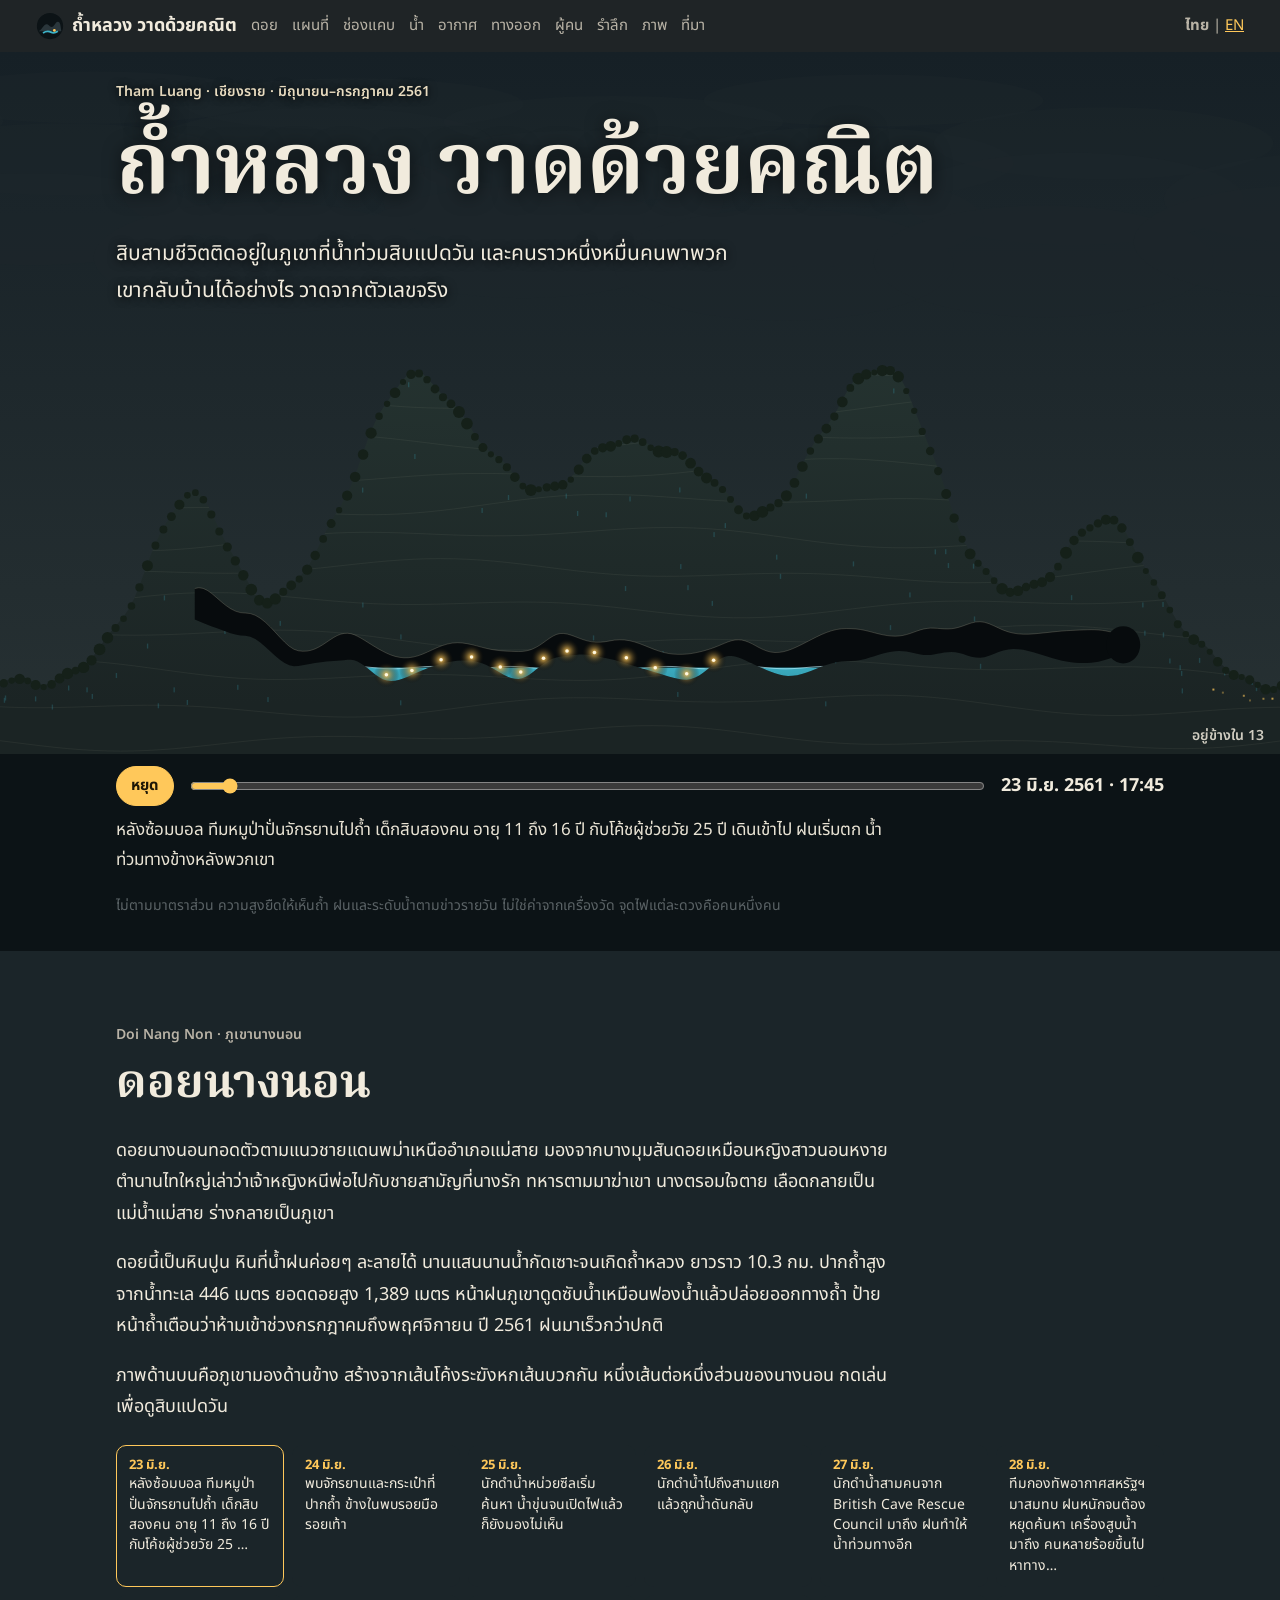
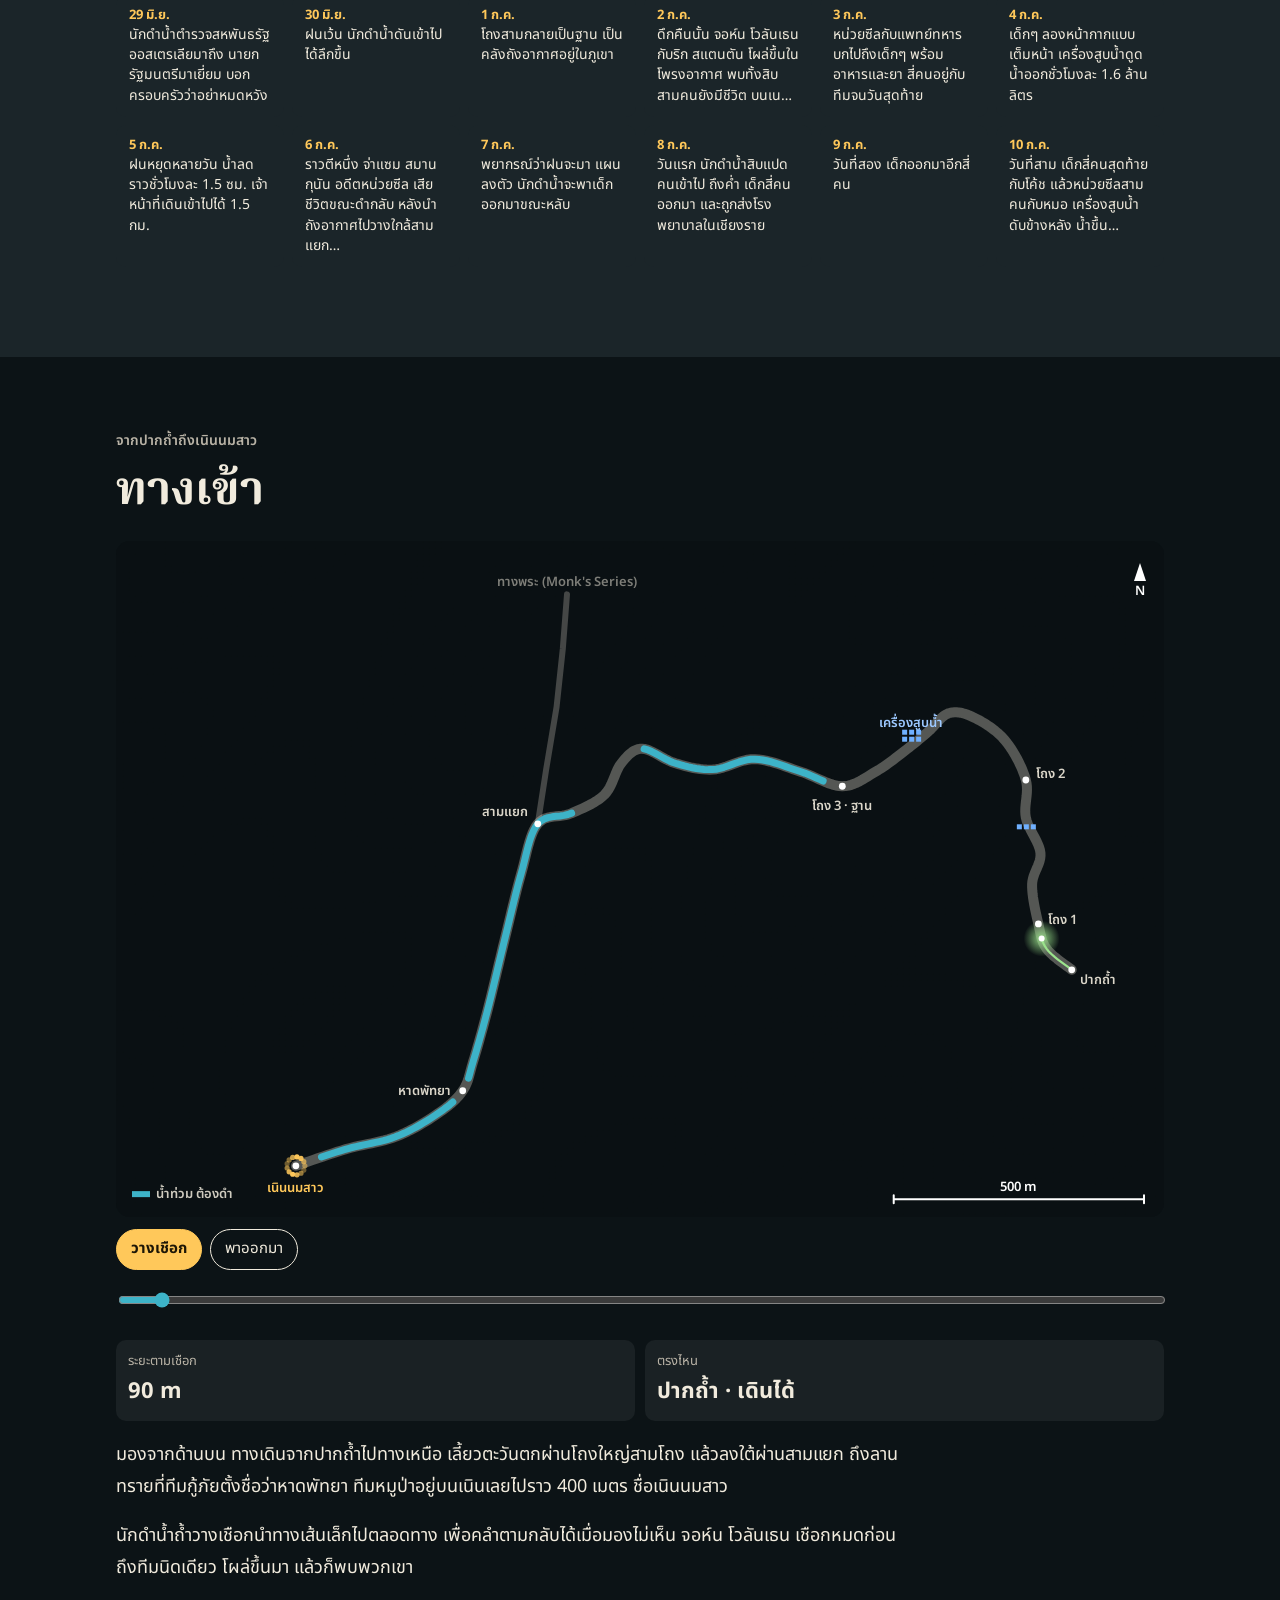
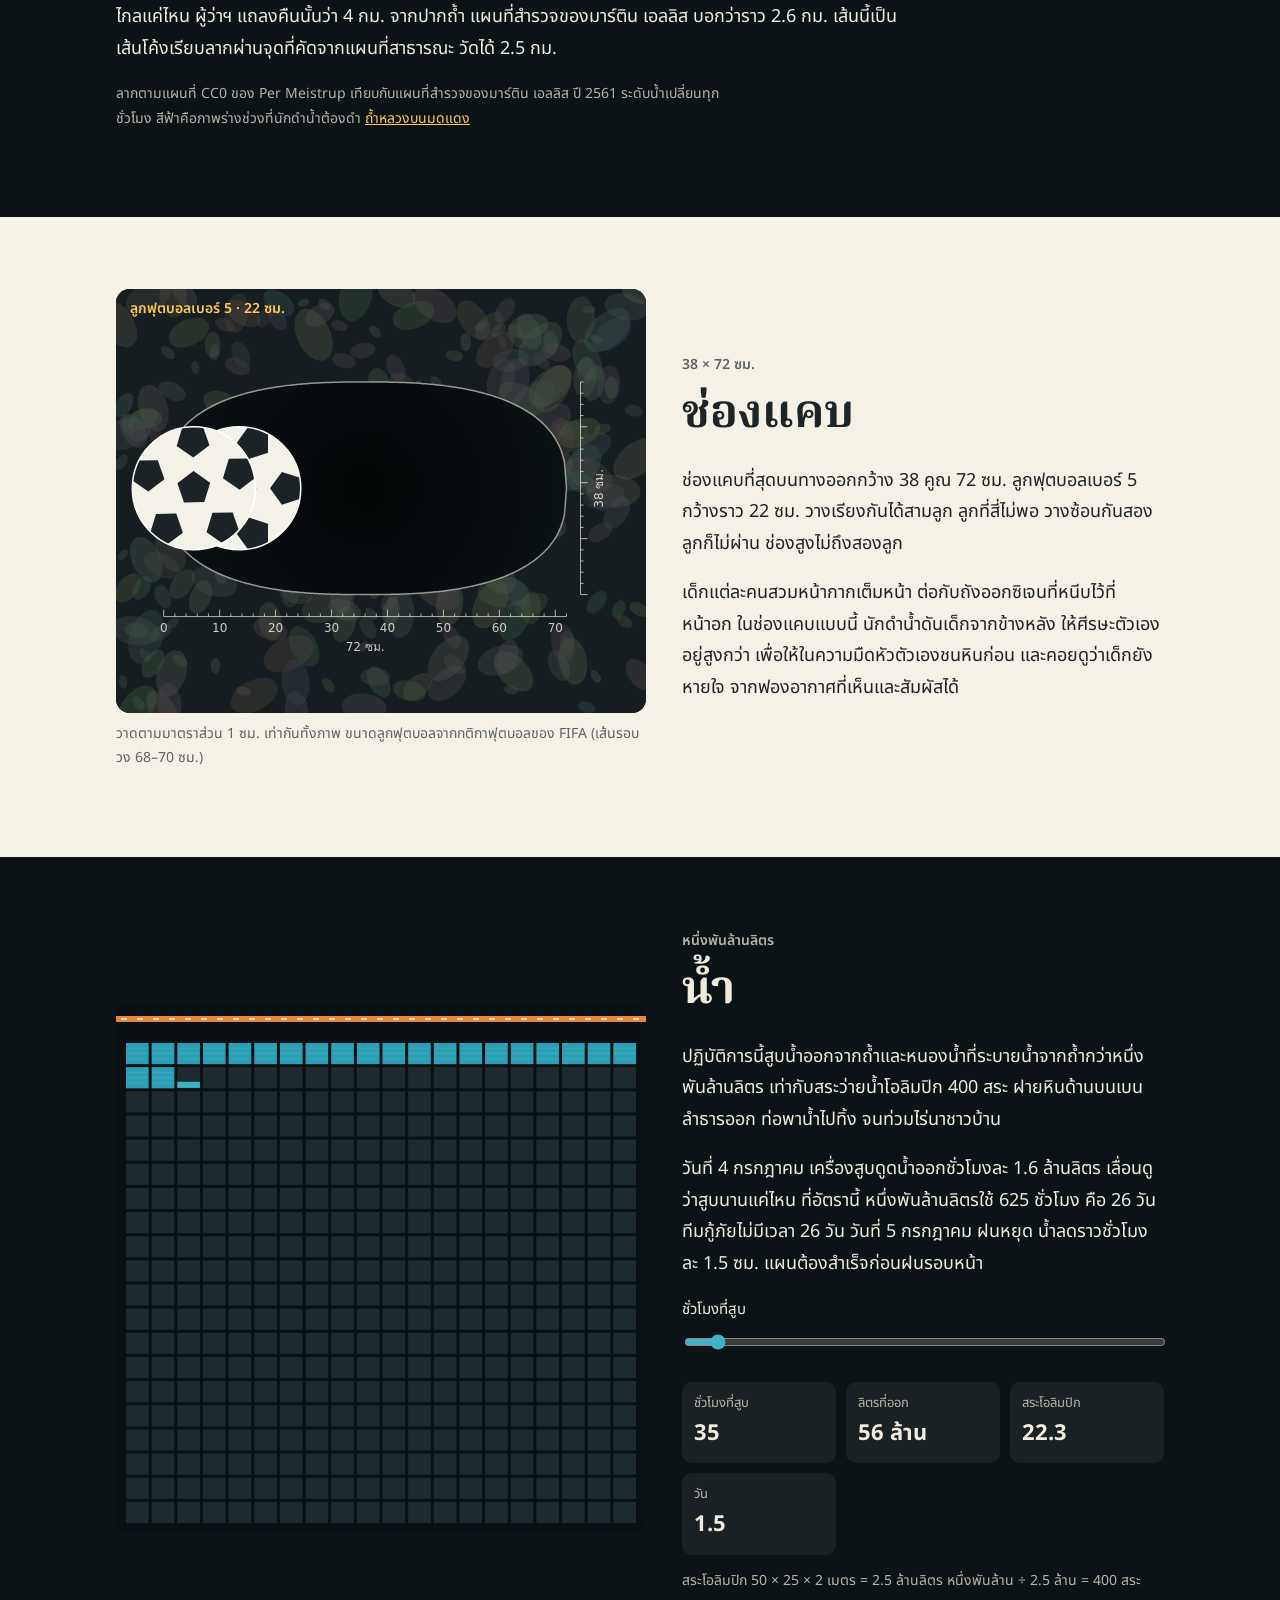
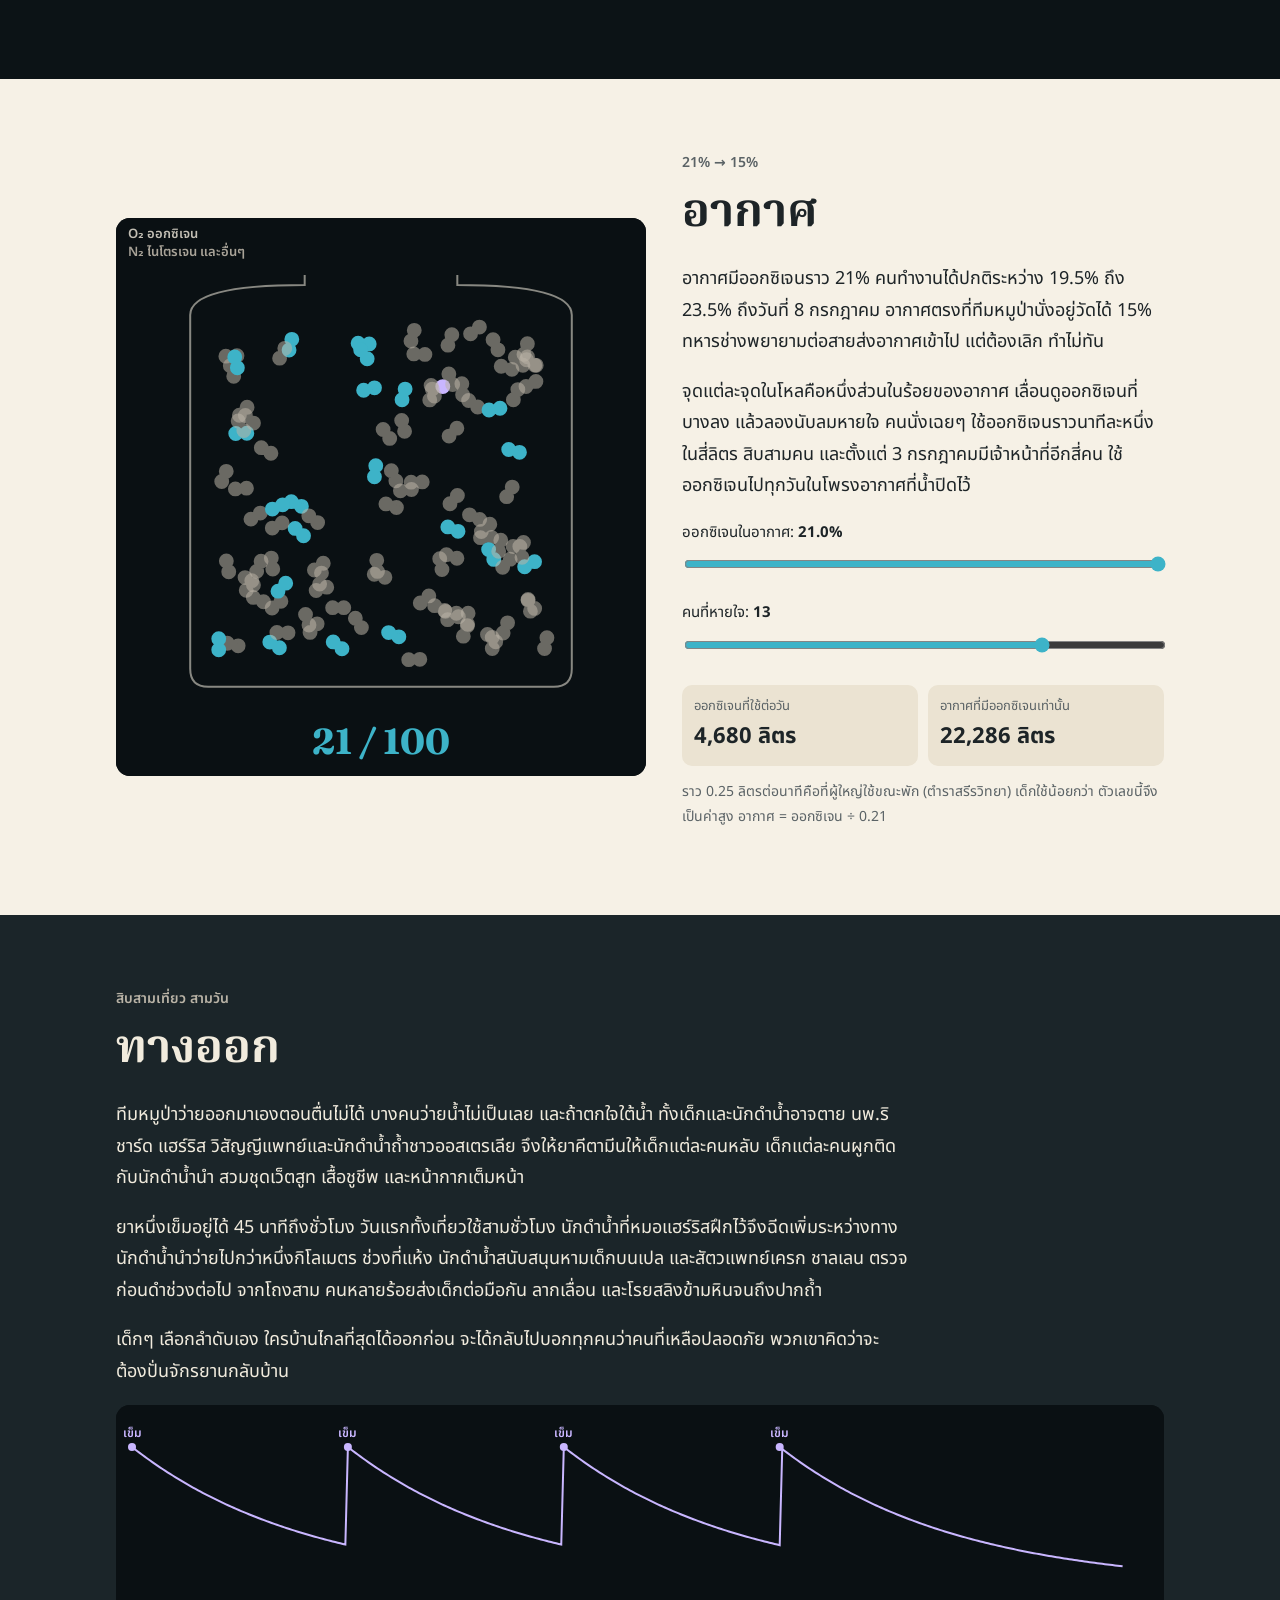
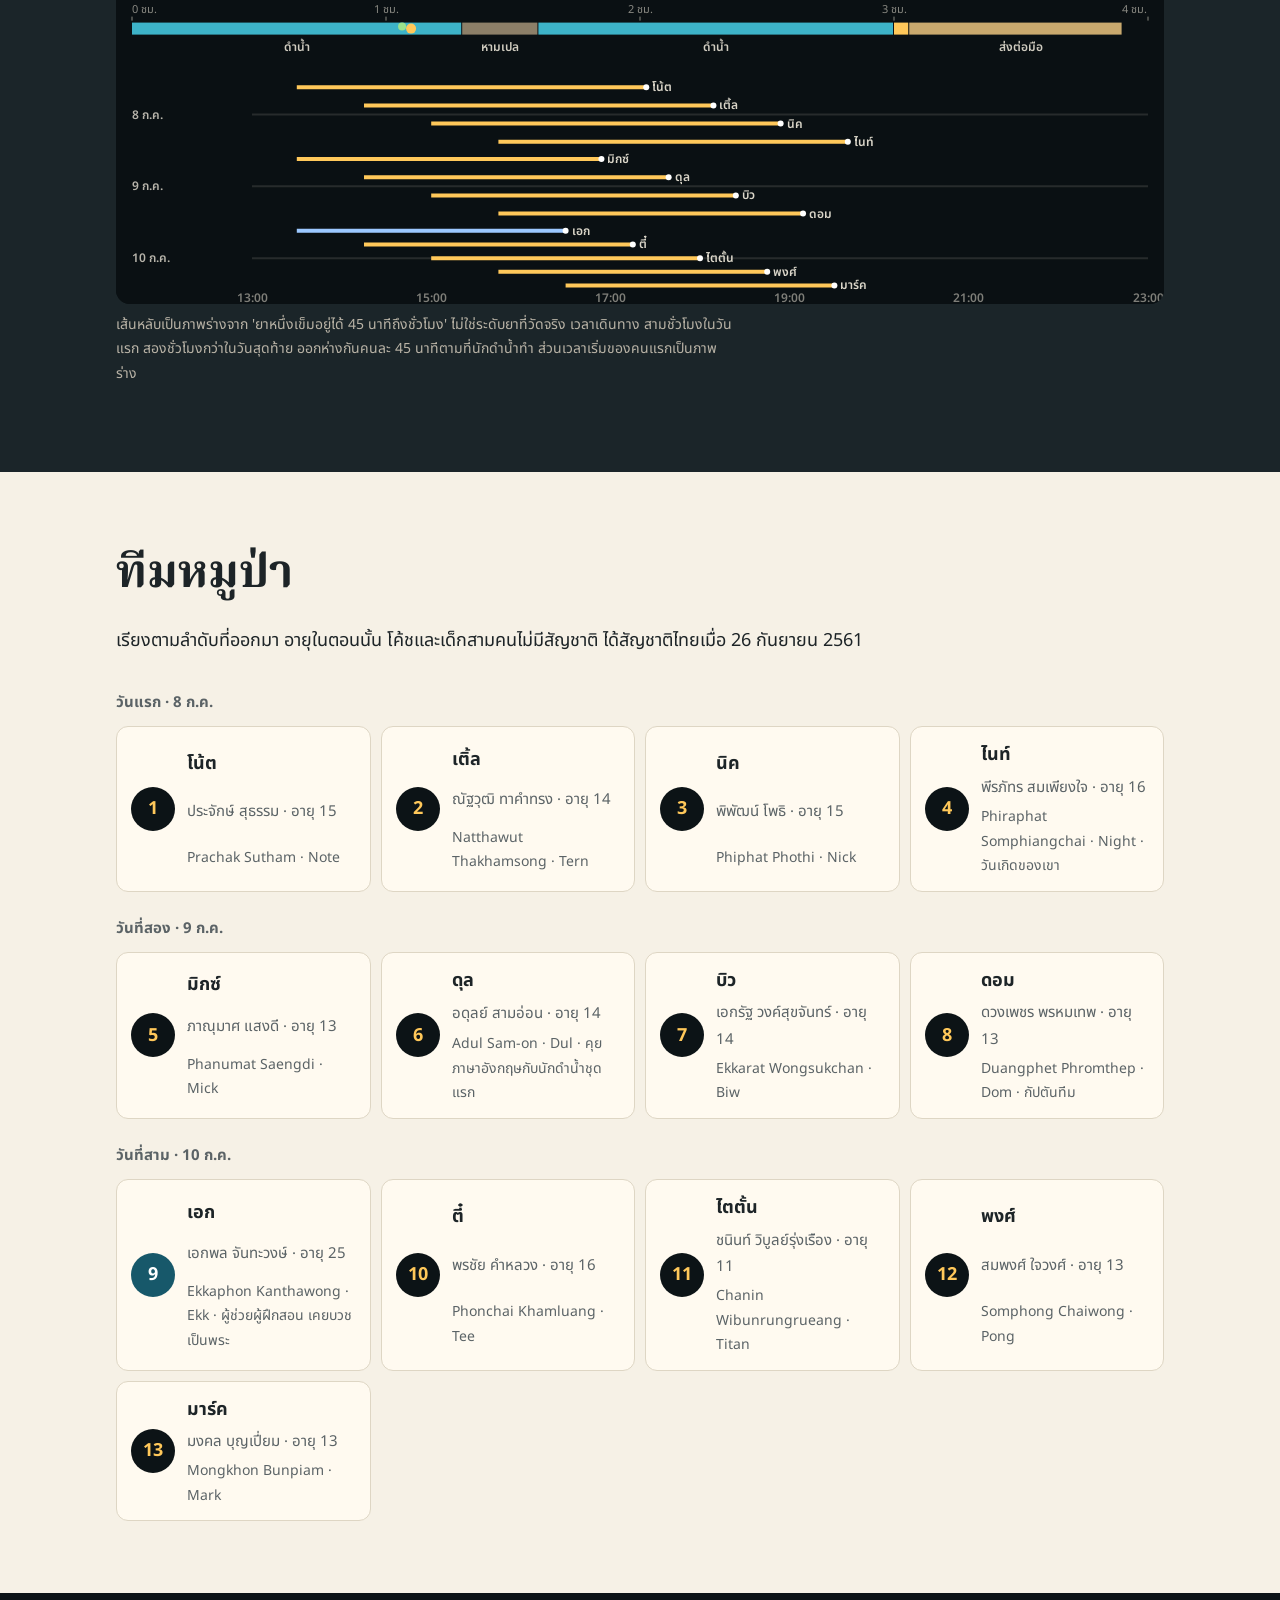
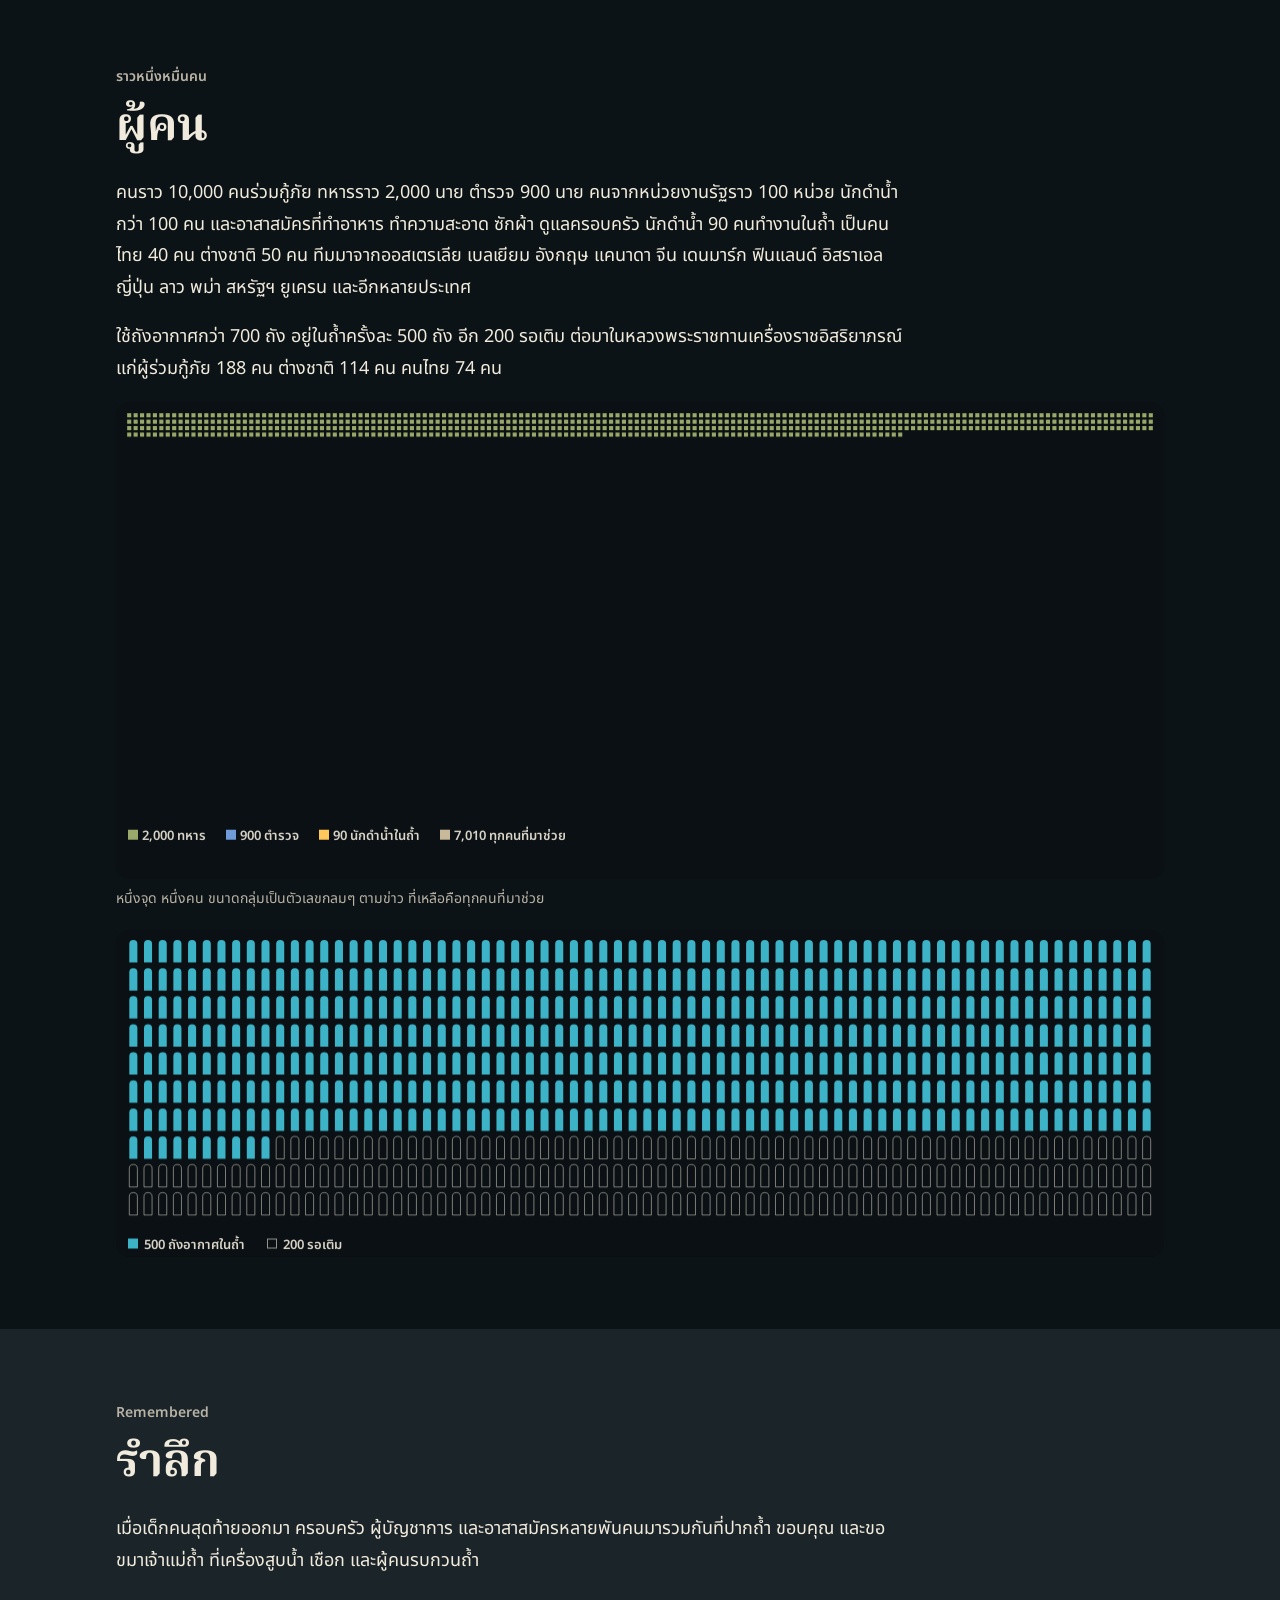
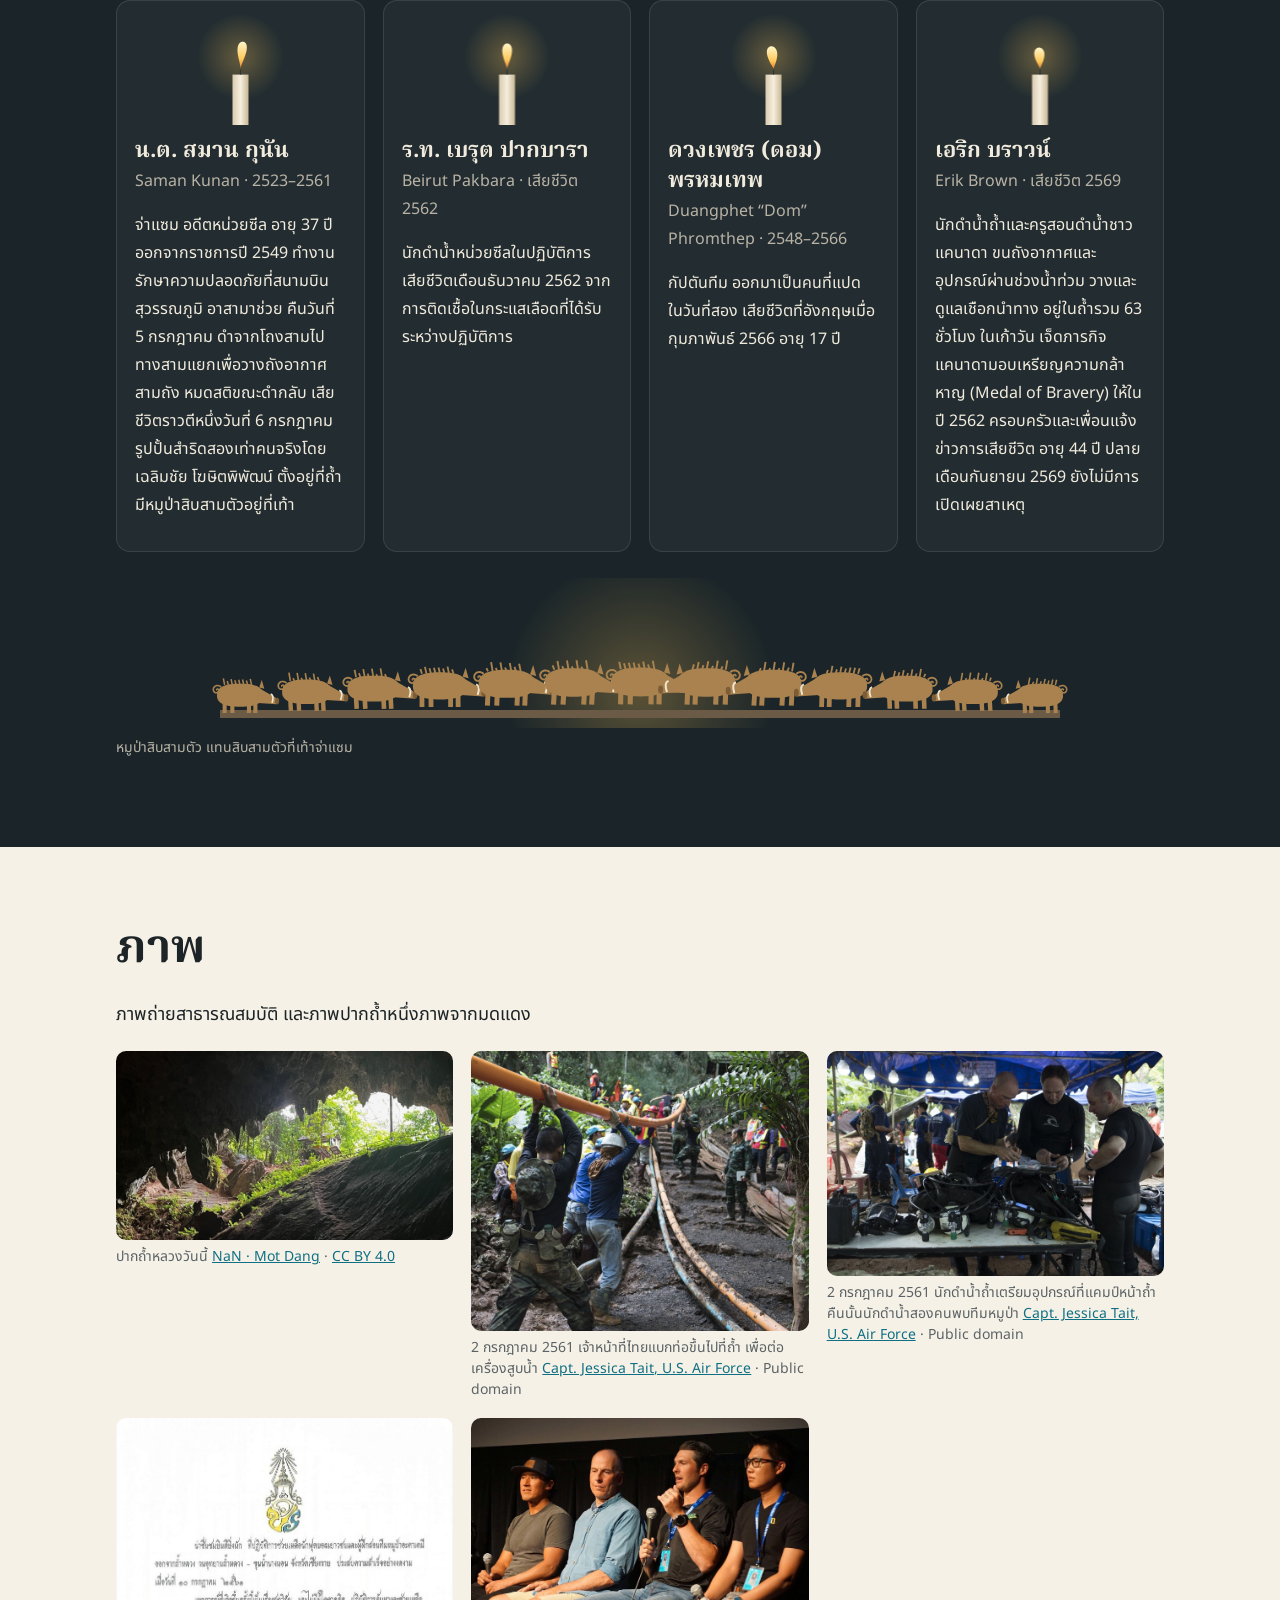
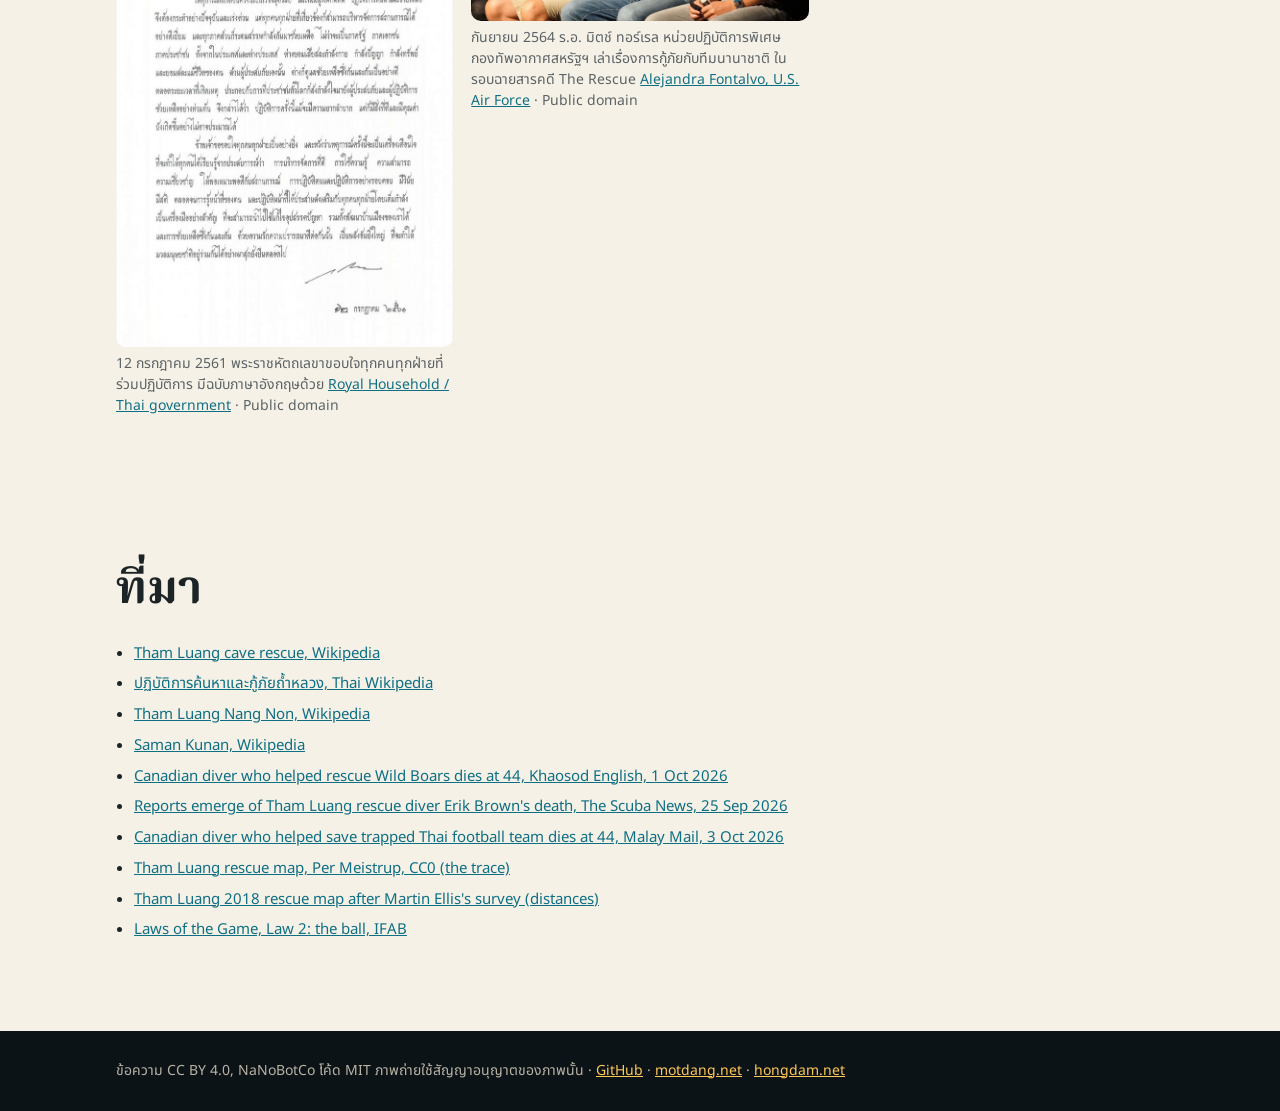
==== docs/th/index.html @ 35b91b8b "Tham Luang, Drawn" ====
<!doctype html><html lang="th" translate="no" class="notranslate"><head>
<meta charset="utf-8"><meta name="viewport" content="width=device-width,initial-scale=1">
<meta name="google" content="notranslate">
<script>if(/[.]translate[.]goog$/.test(location.hostname))location.replace("https://"+location.hostname.slice(0,-15).replace(/--/g,"~").replace(/-/g,".").replace(/~/g,"-")+location.pathname+location.search.replace(/([?&])_x_tr_[^&]*/g,"$1").replace(/[?&]+$/,"").replace(/[?]&+/,"?")+location.hash)</script>
<title>ถ้ำหลวง วาดด้วยคณิต · Tham Luang, Drawn</title>
<meta name="description" content="ปฏิบัติการกู้ภัยถ้ำหลวงปี 2561 วาดด้วยคณิตศาสตร์ ดอยนางนอน ทางเข้าที่น้ำท่วม ช่องแคบ 38 × 72 ซม. น้ำพันล้านลิตร อากาศที่บางลง ทางออก ผู้คนหนึ่งหมื่น และผู้ที่จากไป รวมถึงนักดำน้ำเอริก บราวน์">
<meta name="theme-color" content="#0c1316">
<link rel="canonical" href="https://nanobotco.github.io/tham-luang/th/">
<link rel="alternate" hreflang="en" href="https://nanobotco.github.io/tham-luang/"><link rel="alternate" hreflang="th" href="https://nanobotco.github.io/tham-luang/th/"><link rel="alternate" hreflang="x-default" href="https://nanobotco.github.io/tham-luang/">
<meta property="og:type" content="website"><meta property="og:site_name" content="Tham Luang, Drawn · ถ้ำหลวง วาดด้วยคณิต">
<meta property="og:title" content="ถ้ำหลวง วาดด้วยคณิต"><meta property="og:description" content="ปฏิบัติการกู้ภัยถ้ำหลวงปี 2561 วาดด้วยคณิตศาสตร์ ดอยนางนอน ทางเข้าที่น้ำท่วม ช่องแคบ 38 × 72 ซม. น้ำพันล้านลิตร อากาศที่บางลง ทางออก ผู้คนหนึ่งหมื่น และผู้ที่จากไป รวมถึงนักดำน้ำเอริก บราวน์"><meta property="og:url" content="https://nanobotco.github.io/tham-luang/th/">
<meta property="og:image" content="https://nanobotco.github.io/tham-luang/card.jpg"><meta property="og:image:secure_url" content="https://nanobotco.github.io/tham-luang/card.jpg"><meta property="og:image:type" content="image/jpeg">
<meta property="og:image:width" content="1200"><meta property="og:image:height" content="630">
<meta property="og:image:alt" content="Doi Nang Non drawn in profile with the flooded cave beneath and thirteen lights on a ledge">
<meta property="og:locale" content="th_TH"><meta property="og:locale:alternate" content="en_US">
<meta name="twitter:card" content="summary_large_image"><meta name="twitter:image" content="https://nanobotco.github.io/tham-luang/card.jpg">
<link rel="icon" href="../icon.svg" type="image/svg+xml">
<link rel="alternate" type="text/plain" href="https://nanobotco.github.io/tham-luang/llms.txt" title="llms.txt">
<link rel="preconnect" href="https://fonts.googleapis.com"><link rel="preconnect" href="https://fonts.gstatic.com" crossorigin>
<link href="https://fonts.googleapis.com/css2?family=Fraunces:opsz,wght@9..144,600;9..144,700&family=Noto+Sans+Thai:wght@400;600;700&family=Noto+Serif+Thai:wght@600;700&display=swap" rel="stylesheet">
<script>if(/[?&]card/.test(location.search))document.documentElement.classList.add("card")</script>
<style>:root{--cave:#0c1316;--rock:#1b2529;--rock2:#2a363b;--ink:#f1ebdd;--dim:#b9b3a6;--lamp:#ffc85a;--water:#3db3c8;--deep:#17586a;--line:#9be38c;--paper:#f6f1e6;--pink:#ff8f7a;--pinkd:#c4402a;--text:#1d2427;--mute:#5b6366;--rule:#ded6c4}
*{box-sizing:border-box}
html{scroll-behavior:smooth;-webkit-text-size-adjust:100%}
body{margin:0;background:var(--paper);color:var(--text);font:17px/1.6 "Noto Sans Thai",system-ui,-apple-system,"Segoe UI",sans-serif}
html[lang=th] body{font-size:18px;line-height:1.75}
a{color:#0f6f84}
.sr{position:absolute;width:1px;height:1px;overflow:hidden;clip:rect(0 0 0 0)}
h1,h2,h3{font-family:Fraunces,"Noto Serif Thai",Georgia,serif;font-weight:700;line-height:1.15;margin:0 0 .4em}
html[lang=th] h1,html[lang=th] h2,html[lang=th] h3{font-family:"Noto Serif Thai",Fraunces,serif;line-height:1.35}
h2{font-size:clamp(28px,4.6vw,46px)}
h3{font-size:22px}
.in{max-width:1080px;margin:0 auto;padding:0 16px}
.kick{font-size:14px;letter-spacing:.06em;text-transform:uppercase;color:var(--mute);margin:0 0 .5em;font-weight:600}
html[lang=th] .kick{text-transform:none;letter-spacing:0}
.intro{font-size:19px;max-width:44em}
.sec{padding:72px 0}
.sec p{max-width:44em}
.dark{background:var(--cave);color:var(--ink)}
.dark a{color:var(--lamp)}
.dark .kick{color:var(--dim)}
.rock{background:var(--rock);color:var(--ink)}
.rock a{color:var(--lamp)}
.rock .kick{color:var(--dim)}
canvas{display:block;width:100%;touch-action:pan-y}
.cv{border-radius:14px;background:#0a1013}
.note{font-size:14px;color:var(--mute);margin-top:.6em}
.dark .note,.rock .note{color:var(--dim)}
/* top bar */
header.top{position:sticky;top:0;z-index:20;background:rgba(12,19,22,.92);backdrop-filter:blur(8px);-webkit-backdrop-filter:blur(8px);color:var(--ink);transition:transform .25s}
header.top .in{display:flex;align-items:center;gap:14px;min-height:52px;max-width:1240px}
.brand{display:flex;align-items:center;gap:8px;color:var(--ink);text-decoration:none;font-weight:700;white-space:nowrap}
.brand svg{width:28px;height:28px}
header.top nav{display:flex;gap:14px;overflow-x:auto;scrollbar-width:none;flex:1;font-size:15px}
header.top nav::-webkit-scrollbar{display:none}
header.top nav a{color:var(--dim);text-decoration:none;white-space:nowrap;padding:6px 0}
header.top nav a:hover{color:var(--lamp)}
.lang{white-space:nowrap;font-size:15px;color:var(--dim)}
.lang a{color:var(--lamp)}
body.nav-away header.top{transform:translateY(-100%)}
@media (max-width:720px){.brand span{display:none}}
/* hero */
.hero{position:relative;background:var(--cave);color:var(--ink);overflow:hidden}
.hero canvas{height:min(78vh,720px);min-height:460px}
.hero-t{position:absolute;left:0;right:0;top:0;padding:28px 16px 0;max-width:1080px;margin:0 auto;pointer-events:none}
.hero-t h1{font-size:clamp(38px,7.4vw,86px);margin:0;text-shadow:0 2px 18px rgba(0,0,0,.6)}
.hero-t .kick{color:#e9dcc0;text-shadow:0 1px 8px #000}
.hero-t .lede{font-size:clamp(17px,2.2vw,21px);max-width:30em;text-shadow:0 1px 10px #000;margin:.4em 0 0}
.tbar{display:flex;flex-wrap:wrap;align-items:center;gap:10px 14px;padding:12px 16px 18px;max-width:1080px;margin:0 auto}
.tbar input[type=range]{flex:1 1 280px;accent-color:var(--lamp);min-height:32px}
.tdate{font-weight:700;min-width:9em;font-variant-numeric:tabular-nums}
.tev{flex:1 1 100%;margin:0;min-height:3.4em;color:#e9e3d4;font-size:17px;max-width:46em}
.pill{font:inherit;font-size:15px;border:1.5px solid currentColor;background:transparent;color:inherit;border-radius:999px;padding:6px 14px;cursor:pointer;min-height:36px}
.pill.hot{background:var(--lamp);color:#1d1606;border-color:var(--lamp);font-weight:700}
.pill[aria-pressed=true]{background:var(--ink);color:var(--cave)}
.btns{display:flex;flex-wrap:wrap;gap:8px;margin:12px 0}
html.card header.top,html.card .tbar,html.card main>section:not(.hero),html.card footer{display:none}
html.card .hero canvas{height:100vh;min-height:0}
html.card .hero-t{padding-top:46px;padding-left:56px;max-width:none}
html.card .hero-t h1{font-size:96px}
html.card .cardline{display:block}
.cardline{display:none;font-size:22px;color:#e9dcc0;margin-top:16px;text-shadow:0 1px 8px #000}
.cardline span{font-size:18px;color:var(--lamp)}
/* timeline strip */
.days{display:grid;grid-template-columns:repeat(auto-fill,minmax(150px,1fr));gap:8px;margin-top:22px;padding:0;list-style:none}
.days li{background:var(--rock);border-radius:10px;padding:10px 12px;font-size:14px;line-height:1.45;cursor:pointer;border:1.5px solid transparent}
.days li b{display:block;color:var(--lamp);font-size:13px}
.days li.on{border-color:var(--lamp)}
/* two-column */
.two{display:grid;grid-template-columns:1.1fr 1fr;gap:36px;align-items:center}
@media (max-width:860px){.two{grid-template-columns:1fr}}
.readout{display:grid;grid-template-columns:repeat(auto-fit,minmax(140px,1fr));gap:10px;margin:14px 0}
.readout div{background:rgba(255,255,255,.06);border-radius:10px;padding:10px 12px}
.sec:not(.dark):not(.rock) .readout div{background:#ebe3d2}
.readout span{display:block;font-size:13px;color:var(--dim)}
.sec:not(.dark):not(.rock) .readout span{color:var(--mute)}
.readout b{font-size:22px;font-variant-numeric:tabular-nums}
input[type=range]{width:100%;accent-color:var(--water);min-height:32px}
label.lab{display:block;font-size:15px;margin-top:10px}
/* the thirteen */
.team{display:grid;grid-template-columns:repeat(auto-fill,minmax(210px,1fr));gap:10px;margin-top:20px}
.boy{background:#fffaf0;border:1px solid var(--rule);border-radius:12px;padding:12px 14px;display:grid;grid-template-columns:44px 1fr;gap:4px 12px;align-items:center}
.boy .n{grid-row:span 3;width:44px;height:44px;border-radius:50%;background:var(--cave);color:var(--lamp);display:grid;place-items:center;font-weight:700;font-size:18px}
.boy b{font-size:18px}
.boy .th{color:var(--mute);font-size:15px}
.boy .d{font-size:14px;color:var(--mute)}
.boy.coach .n{background:var(--deep);color:#fff}
.dayh{grid-column:1/-1;margin:14px 0 0;font-weight:700;font-size:15px;color:var(--mute)}
/* remembered */
.mem{display:grid;grid-template-columns:repeat(auto-fit,minmax(240px,1fr));gap:18px;margin-top:24px}
.mem article{background:rgba(255,255,255,.04);border:1px solid rgba(255,255,255,.1);border-radius:14px;padding:16px 18px}
.mem canvas{height:120px;margin:-6px 0 6px}
.mem h3{margin:0}
.mem .th{color:var(--dim);margin:0 0 .6em}
.mem p{font-size:16px}
.boars{height:150px;margin-top:26px}
/* photos */
.ph{display:grid;grid-template-columns:repeat(auto-fit,minmax(300px,1fr));gap:18px;margin-top:20px}
.ph figure{margin:0}
.ph img{width:100%;height:auto;border-radius:10px;display:block;background:#ddd}
.ph figcaption{font-size:14px;color:var(--mute);margin-top:6px;line-height:1.5}
.src{font-size:15px;padding-left:1.2em}
.src li{margin:.3em 0}
footer.bot{background:var(--cave);color:var(--dim);padding:28px 0;font-size:14px}
footer.bot a{color:var(--lamp)}
@media (prefers-reduced-motion:reduce){html{scroll-behavior:auto}}
</style>
</head><body>
<header class="top"><div class="in"><a class="brand" href="#top"><svg viewBox="0 0 32 32" aria-hidden="true"><use href="#mark"/></svg><span>ถ้ำหลวง วาดด้วยคณิต</span></a>
<nav aria-label="Sections"><a href="#mountain">ดอย</a><a href="#map">แผนที่</a><a href="#squeeze">ช่องแคบ</a><a href="#water">น้ำ</a><a href="#air">อากาศ</a><a href="#out">ทางออก</a><a href="#people">ผู้คน</a><a href="#remembered">รำลึก</a><a href="#pictures">ภาพ</a><a href="#sources">ที่มา</a></nav>
<span class="lang"><b>ไทย</b> | <a href="../" hreflang="en">EN</a></span></div></header>
<svg width="0" height="0" style="position:absolute"><symbol id="mark" viewBox="0 0 32 32"><circle cx="16" cy="16" r="15" fill="#0c1316"/><path d="M3 22c4-2 6-8 9-8s3 3 6 3 4-6 7-6 3 5 4 11z" fill="#2a363b"/><path d="M8 24c3-2 7-2 9-1s5 1 8-1" stroke="#3db3c8" stroke-width="2" fill="none"/><circle cx="21" cy="21" r="1.6" fill="#ffc85a"/></symbol></svg>
<main><section id="top" class="hero"><canvas id="scene" role="img" aria-label="สิบสามชีวิตติดอยู่ในภูเขาที่น้ำท่วมสิบแปดวัน และคนราวหนึ่งหมื่นคนพาพวกเขากลับบ้านได้อย่างไร วาดจากตัวเลขจริง"></canvas>
<div class="hero-t"><p class="kick">Tham Luang · เชียงราย · มิถุนายน–กรกฎาคม 2561</p><h1>ถ้ำหลวง วาดด้วยคณิต</h1><p class="lede">สิบสามชีวิตติดอยู่ในภูเขาที่น้ำท่วมสิบแปดวัน และคนราวหนึ่งหมื่นคนพาพวกเขากลับบ้านได้อย่างไร วาดจากตัวเลขจริง</p><p class="cardline">Tham Luang · หมูป่ากลับบ้าน<br><span>nanobotco.github.io/tham-luang</span></p></div>
<div class="tbar"><button id="tplay" class="pill hot" type="button">หยุด</button><label for="tday" class="sr">วัน</label><input id="tday" type="range" min="0" max="432" step="0.25" value="0"><span id="tdate" class="tdate" aria-live="polite"></span>
<p id="tev" class="tev" aria-live="polite"></p><p class="note">ไม่ตามมาตราส่วน ความสูงยืดให้เห็นถ้ำ ฝนและระดับน้ำตามข่าวรายวัน ไม่ใช่ค่าจากเครื่องวัด จุดไฟแต่ละดวงคือคนหนึ่งคน</p></div></section>
<section id="mountain" class="sec rock"><div class="in"><p class="kick">Doi Nang Non · ภูเขานางนอน</p><h2>ดอยนางนอน</h2><p>ดอยนางนอนทอดตัวตามแนวชายแดนพม่าเหนืออำเภอแม่สาย มองจากบางมุมสันดอยเหมือนหญิงสาวนอนหงาย ตำนานไทใหญ่เล่าว่าเจ้าหญิงหนีพ่อไปกับชายสามัญที่นางรัก ทหารตามมาฆ่าเขา นางตรอมใจตาย เลือดกลายเป็นแม่น้ำแม่สาย ร่างกลายเป็นภูเขา</p><p>ดอยนี้เป็นหินปูน หินที่น้ำฝนค่อยๆ ละลายได้ นานแสนนานน้ำกัดเซาะจนเกิดถ้ำหลวง ยาวราว 10.3 กม. ปากถ้ำสูงจากน้ำทะเล 446 เมตร ยอดดอยสูง 1,389 เมตร หน้าฝนภูเขาดูดซับน้ำเหมือนฟองน้ำแล้วปล่อยออกทางถ้ำ ป้ายหน้าถ้ำเตือนว่าห้ามเข้าช่วงกรกฎาคมถึงพฤศจิกายน ปี 2561 ฝนมาเร็วกว่าปกติ</p><p>ภาพด้านบนคือภูเขามองด้านข้าง สร้างจากเส้นโค้งระฆังหกเส้นบวกกัน หนึ่งเส้นต่อหนึ่งส่วนของนางนอน กดเล่นเพื่อดูสิบแปดวัน</p>
<ol class="days"><li data-d="0"><b>23 มิ.ย.</b>หลังซ้อมบอล ทีมหมูป่าปั่นจักรยานไปถ้ำ เด็กสิบสองคน อายุ 11 ถึง 16 ปี กับโค้ชผู้ช่วยวัย 25 …</li><li data-d="1"><b>24 มิ.ย.</b>พบจักรยานและกระเป๋าที่ปากถ้ำ ข้างในพบรอยมือรอยเท้า</li><li data-d="2"><b>25 มิ.ย.</b>นักดำน้ำหน่วยซีลเริ่มค้นหา น้ำขุ่นจนเปิดไฟแล้วก็ยังมองไม่เห็น</li><li data-d="3"><b>26 มิ.ย.</b>นักดำน้ำไปถึงสามแยก แล้วถูกน้ำดันกลับ</li><li data-d="4"><b>27 มิ.ย.</b>นักดำน้ำสามคนจาก British Cave Rescue Council มาถึง ฝนทำให้น้ำท่วมทางอีก</li><li data-d="5"><b>28 มิ.ย.</b>ทีมกองทัพอากาศสหรัฐฯ มาสมทบ ฝนหนักจนต้องหยุดค้นหา เครื่องสูบน้ำมาถึง คนหลายร้อยขึ้นไปหาทาง…</li><li data-d="6"><b>29 มิ.ย.</b>นักดำน้ำตำรวจสหพันธรัฐออสเตรเลียมาถึง นายกรัฐมนตรีมาเยี่ยม บอกครอบครัวว่าอย่าหมดหวัง</li><li data-d="7"><b>30 มิ.ย.</b>ฝนเว้น นักดำน้ำดันเข้าไปได้ลึกขึ้น</li><li data-d="8"><b>1 ก.ค.</b>โถงสามกลายเป็นฐาน เป็นคลังถังอากาศอยู่ในภูเขา</li><li data-d="9"><b>2 ก.ค.</b>ดึกคืนนั้น จอห์น โวลันเธน กับริก สแตนตัน โผล่ขึ้นในโพรงอากาศ พบทั้งสิบสามคนยังมีชีวิต บนเน…</li><li data-d="10"><b>3 ก.ค.</b>หน่วยซีลกับแพทย์ทหารบกไปถึงเด็กๆ พร้อมอาหารและยา สี่คนอยู่กับทีมจนวันสุดท้าย</li><li data-d="11"><b>4 ก.ค.</b>เด็กๆ ลองหน้ากากแบบเต็มหน้า เครื่องสูบน้ำดูดน้ำออกชั่วโมงละ 1.6 ล้านลิตร</li><li data-d="12"><b>5 ก.ค.</b>ฝนหยุดหลายวัน น้ำลดราวชั่วโมงละ 1.5 ซม. เจ้าหน้าที่เดินเข้าไปได้ 1.5 กม.</li><li data-d="13"><b>6 ก.ค.</b>ราวตีหนึ่ง จ่าแซม สมาน กุนัน อดีตหน่วยซีล เสียชีวิตขณะดำกลับ หลังนำถังอากาศไปวางใกล้สามแยก…</li><li data-d="14"><b>7 ก.ค.</b>พยากรณ์ว่าฝนจะมา แผนลงตัว นักดำน้ำจะพาเด็กออกมาขณะหลับ</li><li data-d="15"><b>8 ก.ค.</b>วันแรก นักดำน้ำสิบแปดคนเข้าไป ถึงค่ำ เด็กสี่คนออกมา และถูกส่งโรงพยาบาลในเชียงราย</li><li data-d="16"><b>9 ก.ค.</b>วันที่สอง เด็กออกมาอีกสี่คน</li><li data-d="17"><b>10 ก.ค.</b>วันที่สาม เด็กสี่คนสุดท้ายกับโค้ช แล้วหน่วยซีลสามคนกับหมอ เครื่องสูบน้ำดับข้างหลัง น้ำขึ้น…</li></ol></div></section>
<section id="map" class="sec dark"><div class="in"><p class="kick">จากปากถ้ำถึงเนินนมสาว</p><h2>ทางเข้า</h2>
<canvas id="plan" class="cv" role="img" aria-label="ทางเข้า"></canvas>
<div class="btns"><button id="mlay" class="pill hot" type="button">วางเชือก</button><button id="mout" class="pill" type="button">พาออกมา</button></div>
<input id="mpos" type="range" min="0" max="1000" value="0" aria-label="ระยะตามเชือก">
<div class="readout"><div><span>ระยะตามเชือก</span><b id="mdist">0 m</b></div><div><span>ตรงไหน</span><b id="mwhere">–</b></div></div>
<p>มองจากด้านบน ทางเดินจากปากถ้ำไปทางเหนือ เลี้ยวตะวันตกผ่านโถงใหญ่สามโถง แล้วลงใต้ผ่านสามแยก ถึงลานทรายที่ทีมกู้ภัยตั้งชื่อว่าหาดพัทยา ทีมหมูป่าอยู่บนเนินเลยไปราว 400 เมตร ชื่อเนินนมสาว</p><p>นักดำน้ำถ้ำวางเชือกนำทางเส้นเล็กไปตลอดทาง เพื่อคลำตามกลับได้เมื่อมองไม่เห็น จอห์น โวลันเธน เชือกหมดก่อนถึงทีมนิดเดียว โผล่ขึ้นมา แล้วก็พบพวกเขา</p><p>ไกลแค่ไหน ผู้ว่าฯ แถลงคืนนั้นว่า 4 กม. จากปากถ้ำ แผนที่สำรวจของมาร์ติน เอลลิส บอกว่าราว 2.6 กม. เส้นนี้เป็นเส้นโค้งเรียบลากผ่านจุดที่คัดจากแผนที่สาธารณะ วัดได้ <span class="trace">2.5 km</span></p><p class="note">ลากตามแผนที่ CC0 ของ Per Meistrup เทียบกับแผนที่สำรวจของมาร์ติน เอลลิส ปี 2561 ระดับน้ำเปลี่ยนทุกชั่วโมง สีฟ้าคือภาพร่างช่วงที่นักดำน้ำต้องดำ <a href="https://motdang.net/chiang-rai/see/#tham-luang">ถ้ำหลวงบนมดแดง</a></p></div></section>
<section id="squeeze" class="sec"><div class="in two"><div><canvas id="squeezecv" class="cv" role="img" aria-label="ช่องแคบ"></canvas><p class="note">วาดตามมาตราส่วน 1 ซม. เท่ากันทั้งภาพ ขนาดลูกฟุตบอลจากกติกาฟุตบอลของ FIFA (เส้นรอบวง 68–70 ซม.)</p></div>
<div><p class="kick">38 × 72 ซม.</p><h2>ช่องแคบ</h2><p>ช่องแคบที่สุดบนทางออกกว้าง 38 คูณ 72 ซม. ลูกฟุตบอลเบอร์ 5 กว้างราว 22 ซม. วางเรียงกันได้สามลูก ลูกที่สี่ไม่พอ วางซ้อนกันสองลูกก็ไม่ผ่าน ช่องสูงไม่ถึงสองลูก</p><p>เด็กแต่ละคนสวมหน้ากากเต็มหน้า ต่อกับถังออกซิเจนที่หนีบไว้ที่หน้าอก ในช่องแคบแบบนี้ นักดำน้ำดันเด็กจากข้างหลัง ให้ศีรษะตัวเองอยู่สูงกว่า เพื่อให้ในความมืดหัวตัวเองชนหินก่อน และคอยดูว่าเด็กยังหายใจ จากฟองอากาศที่เห็นและสัมผัสได้</p></div></div></section>
<section id="water" class="sec dark"><div class="in two"><div><canvas id="pools" class="cv" role="img" aria-label="น้ำ"></canvas></div>
<div><p class="kick">หนึ่งพันล้านลิตร</p><h2>น้ำ</h2><p>ปฏิบัติการนี้สูบน้ำออกจากถ้ำและหนองน้ำที่ระบายน้ำจากถ้ำกว่าหนึ่งพันล้านลิตร เท่ากับสระว่ายน้ำโอลิมปิก 400 สระ ฝายหินด้านบนเบนลำธารออก ท่อพาน้ำไปทิ้ง จนท่วมไร่นาชาวบ้าน</p><p>วันที่ 4 กรกฎาคม เครื่องสูบดูดน้ำออกชั่วโมงละ 1.6 ล้านลิตร เลื่อนดูว่าสูบนานแค่ไหน ที่อัตรานี้ หนึ่งพันล้านลิตรใช้ 625 ชั่วโมง คือ 26 วัน ทีมกู้ภัยไม่มีเวลา 26 วัน วันที่ 5 กรกฎาคม ฝนหยุด น้ำลดราวชั่วโมงละ 1.5 ซม. แผนต้องสำเร็จก่อนฝนรอบหน้า</p>
<label class="lab" for="whours">ชั่วโมงที่สูบ</label><input id="whours" type="range" min="0" max="625" step="1" value="0">
<div class="readout"><div><span>ชั่วโมงที่สูบ</span><b id="wh">0</b></div><div><span>ลิตรที่ออก</span><b id="wl">0</b></div><div><span>สระโอลิมปิก</span><b id="wp">0</b></div><div><span>วัน</span><b id="wd">0</b></div></div>
<p class="note">สระโอลิมปิก 50 × 25 × 2 เมตร = 2.5 ล้านลิตร หนึ่งพันล้าน ÷ 2.5 ล้าน = 400 สระ</p></div></div></section>
<section id="air" class="sec"><div class="in two"><div><canvas id="jar" class="cv" role="img" aria-label="อากาศ"></canvas></div>
<div><p class="kick">21% → 15%</p><h2>อากาศ</h2><p>อากาศมีออกซิเจนราว 21% คนทำงานได้ปกติระหว่าง 19.5% ถึง 23.5% ถึงวันที่ 8 กรกฎาคม อากาศตรงที่ทีมหมูป่านั่งอยู่วัดได้ 15% ทหารช่างพยายามต่อสายส่งอากาศเข้าไป แต่ต้องเลิก ทำไม่ทัน</p><p>จุดแต่ละจุดในโหลคือหนึ่งส่วนในร้อยของอากาศ เลื่อนดูออกซิเจนที่บางลง แล้วลองนับลมหายใจ คนนั่งเฉยๆ ใช้ออกซิเจนราวนาทีละหนึ่งในสี่ลิตร สิบสามคน และตั้งแต่ 3 กรกฎาคมมีเจ้าหน้าที่อีกสี่คน ใช้ออกซิเจนไปทุกวันในโพรงอากาศที่น้ำปิดไว้</p>
<label class="lab" for="ao2">ออกซิเจนในอากาศ: <b id="ao2v">21%</b></label><input id="ao2" type="range" min="15" max="21" step="0.1" value="21">
<label class="lab" for="appl">คนที่หายใจ: <b id="apv">13</b></label><input id="appl" type="range" min="1" max="17" step="1" value="13">
<div class="readout"><div><span>ออกซิเจนที่ใช้ต่อวัน</span><b id="aday">–</b></div><div><span>อากาศที่มีออกซิเจนเท่านั้น</span><b id="aair">–</b></div></div>
<p class="note">ราว 0.25 ลิตรต่อนาทีคือที่ผู้ใหญ่ใช้ขณะพัก (ตำราสรีรวิทยา) เด็กใช้น้อยกว่า ตัวเลขนี้จึงเป็นค่าสูง อากาศ = ออกซิเจน ÷ 0.21</p></div></div></section>
<section id="out" class="sec rock"><div class="in"><p class="kick">สิบสามเที่ยว สามวัน</p><h2>ทางออก</h2><p>ทีมหมูป่าว่ายออกมาเองตอนตื่นไม่ได้ บางคนว่ายน้ำไม่เป็นเลย และถ้าตกใจใต้น้ำ ทั้งเด็กและนักดำน้ำอาจตาย นพ.ริชาร์ด แฮร์ริส วิสัญญีแพทย์และนักดำน้ำถ้ำชาวออสเตรเลีย จึงให้ยาคีตามีนให้เด็กแต่ละคนหลับ เด็กแต่ละคนผูกติดกับนักดำน้ำนำ สวมชุดเว็ตสูท เสื้อชูชีพ และหน้ากากเต็มหน้า</p><p>ยาหนึ่งเข็มอยู่ได้ 45 นาทีถึงชั่วโมง วันแรกทั้งเที่ยวใช้สามชั่วโมง นักดำน้ำที่หมอแฮร์ริสฝึกไว้จึงฉีดเพิ่มระหว่างทาง นักดำน้ำนำว่ายไปกว่าหนึ่งกิโลเมตร ช่วงที่แห้ง นักดำน้ำสนับสนุนหามเด็กบนเปล และสัตวแพทย์เครก ชาลเลน ตรวจก่อนดำช่วงต่อไป จากโถงสาม คนหลายร้อยส่งเด็กต่อมือกัน ลากเลื่อน และโรยสลิงข้ามหินจนถึงปากถ้ำ</p><p>เด็กๆ เลือกลำดับเอง ใครบ้านไกลที่สุดได้ออกก่อน จะได้กลับไปบอกทุกคนว่าคนที่เหลือปลอดภัย พวกเขาคิดว่าจะต้องปั่นจักรยานกลับบ้าน</p>
<canvas id="trip" class="cv" role="img" aria-label="ทางออก"></canvas><p class="note">เส้นหลับเป็นภาพร่างจาก &#x27;ยาหนึ่งเข็มอยู่ได้ 45 นาทีถึงชั่วโมง&#x27; ไม่ใช่ระดับยาที่วัดจริง เวลาเดินทาง สามชั่วโมงในวันแรก สองชั่วโมงกว่าในวันสุดท้าย ออกห่างกันคนละ 45 นาทีตามที่นักดำน้ำทำ ส่วนเวลาเริ่มของคนแรกเป็นภาพร่าง</p></div></section>
<section id="team" class="sec"><div class="in"><h2>ทีมหมูป่า</h2><p>เรียงตามลำดับที่ออกมา อายุในตอนนั้น โค้ชและเด็กสามคนไม่มีสัญชาติ ได้สัญชาติไทยเมื่อ 26 กันยายน 2561</p><div class="team"><p class="dayh">วันแรก · 8 ก.ค.</p><div class="boy"><span class="n">1</span><b>โน้ต</b><span class="th">ประจักษ์ สุธรรม · อายุ 15</span><span class="d">Prachak Sutham · Note</span></div><div class="boy"><span class="n">2</span><b>เติ้ล</b><span class="th">ณัฐวุฒิ ทาคำทรง · อายุ 14</span><span class="d">Natthawut Thakhamsong · Tern</span></div><div class="boy"><span class="n">3</span><b>นิค</b><span class="th">พิพัฒน์ โพธิ · อายุ 15</span><span class="d">Phiphat Phothi · Nick</span></div><div class="boy"><span class="n">4</span><b>ไนท์</b><span class="th">พีรภัทร สมเพียงใจ · อายุ 16</span><span class="d">Phiraphat Somphiangchai · Night · วันเกิดของเขา</span></div><p class="dayh">วันที่สอง · 9 ก.ค.</p><div class="boy"><span class="n">5</span><b>มิกซ์</b><span class="th">ภาณุมาศ แสงดี · อายุ 13</span><span class="d">Phanumat Saengdi · Mick</span></div><div class="boy"><span class="n">6</span><b>ดุล</b><span class="th">อดุลย์ สามอ่อน · อายุ 14</span><span class="d">Adul Sam-on · Dul · คุยภาษาอังกฤษกับนักดำน้ำชุดแรก</span></div><div class="boy"><span class="n">7</span><b>บิว</b><span class="th">เอกรัฐ วงค์สุขจันทร์ · อายุ 14</span><span class="d">Ekkarat Wongsukchan · Biw</span></div><div class="boy"><span class="n">8</span><b>ดอม</b><span class="th">ดวงเพชร พรหมเทพ · อายุ 13</span><span class="d">Duangphet Phromthep · Dom · กัปตันทีม</span></div><p class="dayh">วันที่สาม · 10 ก.ค.</p><div class="boy coach"><span class="n">9</span><b>เอก</b><span class="th">เอกพล จันทะวงษ์ · อายุ 25</span><span class="d">Ekkaphon Kanthawong · Ekk · ผู้ช่วยผู้ฝึกสอน เคยบวชเป็นพระ</span></div><div class="boy"><span class="n">10</span><b>ตี๋</b><span class="th">พรชัย คำหลวง · อายุ 16</span><span class="d">Phonchai Khamluang · Tee</span></div><div class="boy"><span class="n">11</span><b>ไตตั้น</b><span class="th">ชนินท์ วิบูลย์รุ่งเรือง · อายุ 11</span><span class="d">Chanin Wibunrungrueang · Titan</span></div><div class="boy"><span class="n">12</span><b>พงศ์</b><span class="th">สมพงศ์ ใจวงศ์ · อายุ 13</span><span class="d">Somphong Chaiwong · Pong</span></div><div class="boy"><span class="n">13</span><b>มาร์ค</b><span class="th">มงคล บุญเปี่ยม · อายุ 13</span><span class="d">Mongkhon Bunpiam · Mark</span></div></div></div></section>
<section id="people" class="sec dark"><div class="in"><p class="kick">ราวหนึ่งหมื่นคน</p><h2>ผู้คน</h2><p>คนราว 10,000 คนร่วมกู้ภัย ทหารราว 2,000 นาย ตำรวจ 900 นาย คนจากหน่วยงานรัฐราว 100 หน่วย นักดำน้ำกว่า 100 คน และอาสาสมัครที่ทำอาหาร ทำความสะอาด ซักผ้า ดูแลครอบครัว นักดำน้ำ 90 คนทำงานในถ้ำ เป็นคนไทย 40 คน ต่างชาติ 50 คน ทีมมาจากออสเตรเลีย เบลเยียม อังกฤษ แคนาดา จีน เดนมาร์ก ฟินแลนด์ อิสราเอล ญี่ปุ่น ลาว พม่า สหรัฐฯ ยูเครน และอีกหลายประเทศ</p><p>ใช้ถังอากาศกว่า 700 ถัง อยู่ในถ้ำครั้งละ 500 ถัง อีก 200 รอเติม ต่อมาในหลวงพระราชทานเครื่องราชอิสริยาภรณ์แก่ผู้ร่วมกู้ภัย 188 คน ต่างชาติ 114 คน คนไทย 74 คน</p>
<canvas id="crowd" class="cv" role="img" aria-label="ผู้คน"></canvas><p class="note">หนึ่งจุด หนึ่งคน ขนาดกลุ่มเป็นตัวเลขกลมๆ ตามข่าว ที่เหลือคือทุกคนที่มาช่วย</p>
<canvas id="cyl" class="cv" role="img" aria-label="ถังอากาศในถ้ำ · รอเติม" style="margin-top:18px"></canvas></div></section>
<section id="remembered" class="sec rock"><div class="in"><p class="kick">Remembered</p><h2>รำลึก</h2><p>เมื่อเด็กคนสุดท้ายออกมา ครอบครัว ผู้บัญชาการ และอาสาสมัครหลายพันคนมารวมกันที่ปากถ้ำ ขอบคุณ และขอขมาเจ้าแม่ถ้ำ ที่เครื่องสูบน้ำ เชือก และผู้คนรบกวนถ้ำ</p>
<div class="mem"><article><canvas class="candle" aria-hidden="true"></canvas><h3>น.ต. สมาน กุนัน</h3><p class="th">Saman Kunan · 2523–2561</p><p>จ่าแซม อดีตหน่วยซีล อายุ 37 ปี ออกจากราชการปี 2549 ทำงานรักษาความปลอดภัยที่สนามบินสุวรรณภูมิ อาสามาช่วย คืนวันที่ 5 กรกฎาคม ดำจากโถงสามไปทางสามแยกเพื่อวางถังอากาศสามถัง หมดสติขณะดำกลับ เสียชีวิตราวตีหนึ่งวันที่ 6 กรกฎาคม รูปปั้นสำริดสองเท่าคนจริงโดยเฉลิมชัย โฆษิตพิพัฒน์ ตั้งอยู่ที่ถ้ำ มีหมูป่าสิบสามตัวอยู่ที่เท้า</p></article><article><canvas class="candle" aria-hidden="true"></canvas><h3>ร.ท. เบรุต ปากบารา</h3><p class="th">Beirut Pakbara · เสียชีวิต 2562</p><p>นักดำน้ำหน่วยซีลในปฏิบัติการ เสียชีวิตเดือนธันวาคม 2562 จากการติดเชื้อในกระแสเลือดที่ได้รับระหว่างปฏิบัติการ</p></article><article><canvas class="candle" aria-hidden="true"></canvas><h3>ดวงเพชร (ดอม) พรหมเทพ</h3><p class="th">Duangphet “Dom” Phromthep · 2548–2566</p><p>กัปตันทีม ออกมาเป็นคนที่แปด ในวันที่สอง เสียชีวิตที่อังกฤษเมื่อกุมภาพันธ์ 2566 อายุ 17 ปี</p></article><article><canvas class="candle" aria-hidden="true"></canvas><h3>เอริก บราวน์</h3><p class="th">Erik Brown · เสียชีวิต 2569</p><p>นักดำน้ำถ้ำและครูสอนดำน้ำชาวแคนาดา ขนถังอากาศและอุปกรณ์ผ่านช่วงน้ำท่วม วางและดูแลเชือกนำทาง อยู่ในถ้ำรวม 63 ชั่วโมง ในเก้าวัน เจ็ดภารกิจ แคนาดามอบเหรียญความกล้าหาญ (Medal of Bravery) ให้ในปี 2562 ครอบครัวและเพื่อนแจ้งข่าวการเสียชีวิต อายุ 44 ปี ปลายเดือนกันยายน 2569 ยังไม่มีการเปิดเผยสาเหตุ</p></article></div><canvas id="boars" class="boars" role="img" aria-label="หมูป่าสิบสามตัว แทนสิบสามตัวที่เท้าจ่าแซม"></canvas><p class="note">หมูป่าสิบสามตัว แทนสิบสามตัวที่เท้าจ่าแซม</p></div></section>
<section id="pictures" class="sec"><div class="in"><h2>ภาพ</h2><p>ภาพถ่ายสาธารณสมบัติ และภาพปากถ้ำหนึ่งภาพจากมดแดง</p><div class="ph"><figure><img loading="lazy" src="../img/mouth.jpg" width="1600" height="900" alt="ปากถ้ำหลวงวันนี้"><figcaption>ปากถ้ำหลวงวันนี้ <a href="https://commons.wikimedia.org/wiki/File:Tham_Luang_Nang_Non,_cave_mouth.jpg">NaN · Mot Dang</a> · <a href="https://creativecommons.org/licenses/by/4.0/">CC BY 4.0</a></figcaption></figure><figure><img loading="lazy" src="../img/pipe.jpg" width="1600" height="1328" alt="2 กรกฎาคม 2561 เจ้าหน้าที่ไทยแบกท่อขึ้นไปที่ถ้ำ เพื่อต่อเครื่องสูบน้ำ"><figcaption>2 กรกฎาคม 2561 เจ้าหน้าที่ไทยแบกท่อขึ้นไปที่ถ้ำ เพื่อต่อเครื่องสูบน้ำ <a href="https://commons.wikimedia.org/wiki/File:4547274_Thai_rescue_workers_positioning_a_pipe_for_the_pumping_operation_in_the_Tham_Luang_cave.jpg">Capt. Jessica Tait, U.S. Air Force</a> · Public domain</figcaption></figure><figure><img loading="lazy" src="../img/divers.jpg" width="1600" height="1067" alt="2 กรกฎาคม 2561 นักดำน้ำถ้ำเตรียมอุปกรณ์ที่แคมป์หน้าถ้ำ คืนนั้นนักดำน้ำสองคนพบทีมหมูป่า"><figcaption>2 กรกฎาคม 2561 นักดำน้ำถ้ำเตรียมอุปกรณ์ที่แคมป์หน้าถ้ำ คืนนั้นนักดำน้ำสองคนพบทีมหมูป่า <a href="https://commons.wikimedia.org/wiki/File:4547292_Cave_rescue_divers_prepare_dive_equipment_at_Tham_Luang_cave.jpg">Capt. Jessica Tait, U.S. Air Force</a> · Public domain</figcaption></figure><figure><img loading="lazy" src="../img/letter-th.jpg" width="1100" height="1726" alt="12 กรกฎาคม 2561 พระราชหัตถเลขาขอบใจทุกคนทุกฝ่ายที่ร่วมปฏิบัติการ มีฉบับภาษาอังกฤษด้วย"><figcaption>12 กรกฎาคม 2561 พระราชหัตถเลขาขอบใจทุกคนทุกฝ่ายที่ร่วมปฏิบัติการ มีฉบับภาษาอังกฤษด้วย <a href="https://commons.wikimedia.org/wiki/File:Royal_Letter_of_king_rama_x_to_Tham_Luang_cave_rescue_(Thai_version).jpg">Royal Household / Thai government</a> · Public domain</figcaption></figure><figure><img loading="lazy" src="../img/telluride.jpg" width="1600" height="966" alt="กันยายน 2564 ร.อ. มิตช์ ทอร์เรล หน่วยปฏิบัติการพิเศษกองทัพอากาศสหรัฐฯ เล่าเรื่องการกู้ภัยกับทีมนานาชาติ ในรอบฉายสารคดี The Rescue"><figcaption>กันยายน 2564 ร.อ. มิตช์ ทอร์เรล หน่วยปฏิบัติการพิเศษกองทัพอากาศสหรัฐฯ เล่าเรื่องการกู้ภัยกับทีมนานาชาติ ในรอบฉายสารคดี The Rescue <a href="https://commons.wikimedia.org/wiki/File:Tham_Luang_Cave_rescue_team_at_screening_of_The_Rescue_at_Telluride_Film_Festival_1.jpg">Alejandra Fontalvo, U.S. Air Force</a> · Public domain</figcaption></figure></div></div></section>
<section id="sources" class="sec"><div class="in"><h2>ที่มา</h2><ul class="src"><li><a href="https://en.wikipedia.org/wiki/Tham_Luang_cave_rescue">Tham Luang cave rescue, Wikipedia</a></li><li><a href="https://th.wikipedia.org/wiki/%E0%B8%9B%E0%B8%8F%E0%B8%B4%E0%B8%9A%E0%B8%B1%E0%B8%95%E0%B8%B4%E0%B8%81%E0%B8%B2%E0%B8%A3%E0%B8%84%E0%B9%89%E0%B8%99%E0%B8%AB%E0%B8%B2%E0%B9%81%E0%B8%A5%E0%B8%B0%E0%B8%81%E0%B8%B9%E0%B9%89%E0%B8%A0%E0%B8%B1%E0%B8%A2%E0%B8%96%E0%B9%89%E0%B8%B3%E0%B8%AB%E0%B8%A5%E0%B8%A7%E0%B8%87">ปฏิบัติการค้นหาและกู้ภัยถ้ำหลวง, Thai Wikipedia</a></li><li><a href="https://en.wikipedia.org/wiki/Tham_Luang_Nang_Non">Tham Luang Nang Non, Wikipedia</a></li><li><a href="https://en.wikipedia.org/wiki/Saman_Kunan">Saman Kunan, Wikipedia</a></li><li><a href="https://www.khaosodenglish.com/news/2026/10/01/canadian-diver-who-helped-rescue-wild-boars-dies-at-44/">Canadian diver who helped rescue Wild Boars dies at 44, Khaosod English, 1 Oct 2026</a></li><li><a href="https://www.thescubanews.com/2026/09/25/erik-brown-tham-luang-cave-rescue-diver-death/">Reports emerge of Tham Luang rescue diver Erik Brown&#x27;s death, The Scuba News, 25 Sep 2026</a></li><li><a href="https://www.malaymail.com/news/life/2026/10/03/canadian-diver-who-helped-save-trapped-thai-football-team-in-chiang-rai-cave-dies-at-44/237502">Canadian diver who helped save trapped Thai football team dies at 44, Malay Mail, 3 Oct 2026</a></li><li><a href="https://commons.wikimedia.org/wiki/File:2018_Tham-Luang-cave-map-cropped.png">Tham Luang rescue map, Per Meistrup, CC0 (the trace)</a></li><li><a href="https://commons.wikimedia.org/wiki/File:Tham_Luang_2018_Cave_Rescue_Map.png">Tham Luang 2018 rescue map after Martin Ellis&#x27;s survey (distances)</a></li><li><a href="https://www.theifab.com/laws/latest/the-ball/">Laws of the Game, Law 2: the ball, IFAB</a></li></ul></div></section>
</main><footer class="bot"><div class="in">ข้อความ CC BY 4.0, NaNoBotCo โค้ด MIT ภาพถ่ายใช้สัญญาอนุญาตของภาพนั้น · <a href="https://github.com/NaNoBotCo/tham-luang">GitHub</a> · <a href="https://motdang.net/">motdang.net</a> · <a href="https://hongdam.net/">hongdam.net</a></div></footer>
<script>window.UI={"play": "เล่น", "pause": "หยุด", "places": {"mouth": "ปากถ้ำ", "c1": "โถง 1", "c2": "โถง 2", "c3": "โถง 3 · ฐาน", "tj": "สามแยก", "pb": "หาดพัทยา", "ledge": "เนินนมสาว", "monk": "ทางพระ (Monk's Series)", "pumps": "เครื่องสูบน้ำ", "flooded": "น้ำท่วม ต้องดำ", "dry": "เดินได้"}, "out_seg": ["ดำน้ำ", "หามเปล", "ดำน้ำ", "โถง 3", "ส่งต่อมือ"], "out_dose": "เข็ม", "out_trip": "เวลาเดินทาง", "out_h1": "วันแรก", "out_h3": "วันสุดท้าย", "pe_groups": ["ทหาร", "ตำรวจ", "นักดำน้ำในถ้ำ", "ทุกคนที่มาช่วย"], "cyl": ["ถังอากาศในถ้ำ", "รอเติม"], "months": ["ม.ค.", "ก.พ.", "มี.ค.", "เม.ย.", "พ.ค.", "มิ.ย.", "ก.ค.", "ส.ค.", "ก.ย.", "ต.ค.", "พ.ย.", "ธ.ค."], "inside": "อยู่ข้างใน {n}", "out_n": "ออกมาแล้ว {n}", "day_n": "วันที่ {d} จาก 18", "dist": "ระยะตามเชือก", "stage": "ตรงไหน", "lang": "th", "days": ["หลังซ้อมบอล ทีมหมูป่าปั่นจักรยานไปถ้ำ เด็กสิบสองคน อายุ 11 ถึง 16 ปี กับโค้ชผู้ช่วยวัย 25 ปี เดินเข้าไป ฝนเริ่มตก น้ำท่วมทางข้างหลังพวกเขา", "พบจักรยานและกระเป๋าที่ปากถ้ำ ข้างในพบรอยมือรอยเท้า", "นักดำน้ำหน่วยซีลเริ่มค้นหา น้ำขุ่นจนเปิดไฟแล้วก็ยังมองไม่เห็น", "นักดำน้ำไปถึงสามแยก แล้วถูกน้ำดันกลับ", "นักดำน้ำสามคนจาก British Cave Rescue Council มาถึง ฝนทำให้น้ำท่วมทางอีก", "ทีมกองทัพอากาศสหรัฐฯ มาสมทบ ฝนหนักจนต้องหยุดค้นหา เครื่องสูบน้ำมาถึง คนหลายร้อยขึ้นไปหาทางเข้าอื่นบนดอย", "นักดำน้ำตำรวจสหพันธรัฐออสเตรเลียมาถึง นายกรัฐมนตรีมาเยี่ยม บอกครอบครัวว่าอย่าหมดหวัง", "ฝนเว้น นักดำน้ำดันเข้าไปได้ลึกขึ้น", "โถงสามกลายเป็นฐาน เป็นคลังถังอากาศอยู่ในภูเขา", "ดึกคืนนั้น จอห์น โวลันเธน กับริก สแตนตัน โผล่ขึ้นในโพรงอากาศ พบทั้งสิบสามคนยังมีชีวิต บนเนินนมสาว เลยหาดพัทยาไปราว 400 เมตร ได้กลิ่นก่อนจะเห็นตัว", "หน่วยซีลกับแพทย์ทหารบกไปถึงเด็กๆ พร้อมอาหารและยา สี่คนอยู่กับทีมจนวันสุดท้าย", "เด็กๆ ลองหน้ากากแบบเต็มหน้า เครื่องสูบน้ำดูดน้ำออกชั่วโมงละ 1.6 ล้านลิตร", "ฝนหยุดหลายวัน น้ำลดราวชั่วโมงละ 1.5 ซม. เจ้าหน้าที่เดินเข้าไปได้ 1.5 กม.", "ราวตีหนึ่ง จ่าแซม สมาน กุนัน อดีตหน่วยซีล เสียชีวิตขณะดำกลับ หลังนำถังอากาศไปวางใกล้สามแยก ออกซิเจนในโถงที่เด็กๆ อยู่ลดลง", "พยากรณ์ว่าฝนจะมา แผนลงตัว นักดำน้ำจะพาเด็กออกมาขณะหลับ", "วันแรก นักดำน้ำสิบแปดคนเข้าไป ถึงค่ำ เด็กสี่คนออกมา และถูกส่งโรงพยาบาลในเชียงราย", "วันที่สอง เด็กออกมาอีกสี่คน", "วันที่สาม เด็กสี่คนสุดท้ายกับโค้ช แล้วหน่วยซีลสามคนกับหมอ เครื่องสูบน้ำดับข้างหลัง น้ำขึ้นสิบนาทีละ 50 ซม. ขณะเจ้าหน้าที่ชุดสุดท้ายรีบออกมา"], "dlabel": ["23 มิ.ย.", "24 มิ.ย.", "25 มิ.ย.", "26 มิ.ย.", "27 มิ.ย.", "28 มิ.ย.", "29 มิ.ย.", "30 มิ.ย.", "1 ก.ค.", "2 ก.ค.", "3 ก.ค.", "4 ก.ค.", "5 ก.ค.", "6 ก.ค.", "7 ก.ค.", "8 ก.ค.", "9 ก.ค.", "10 ก.ค."], "team": ["โน้ต", "เติ้ล", "นิค", "ไนท์", "มิกซ์", "ดุล", "บิว", "ดอม", "เอก", "ตี๋", "ไตตั้น", "พงศ์", "มาร์ค"]};</script>
<script src="../app.js"></script><script src="../top.js"></script>
</body></html>
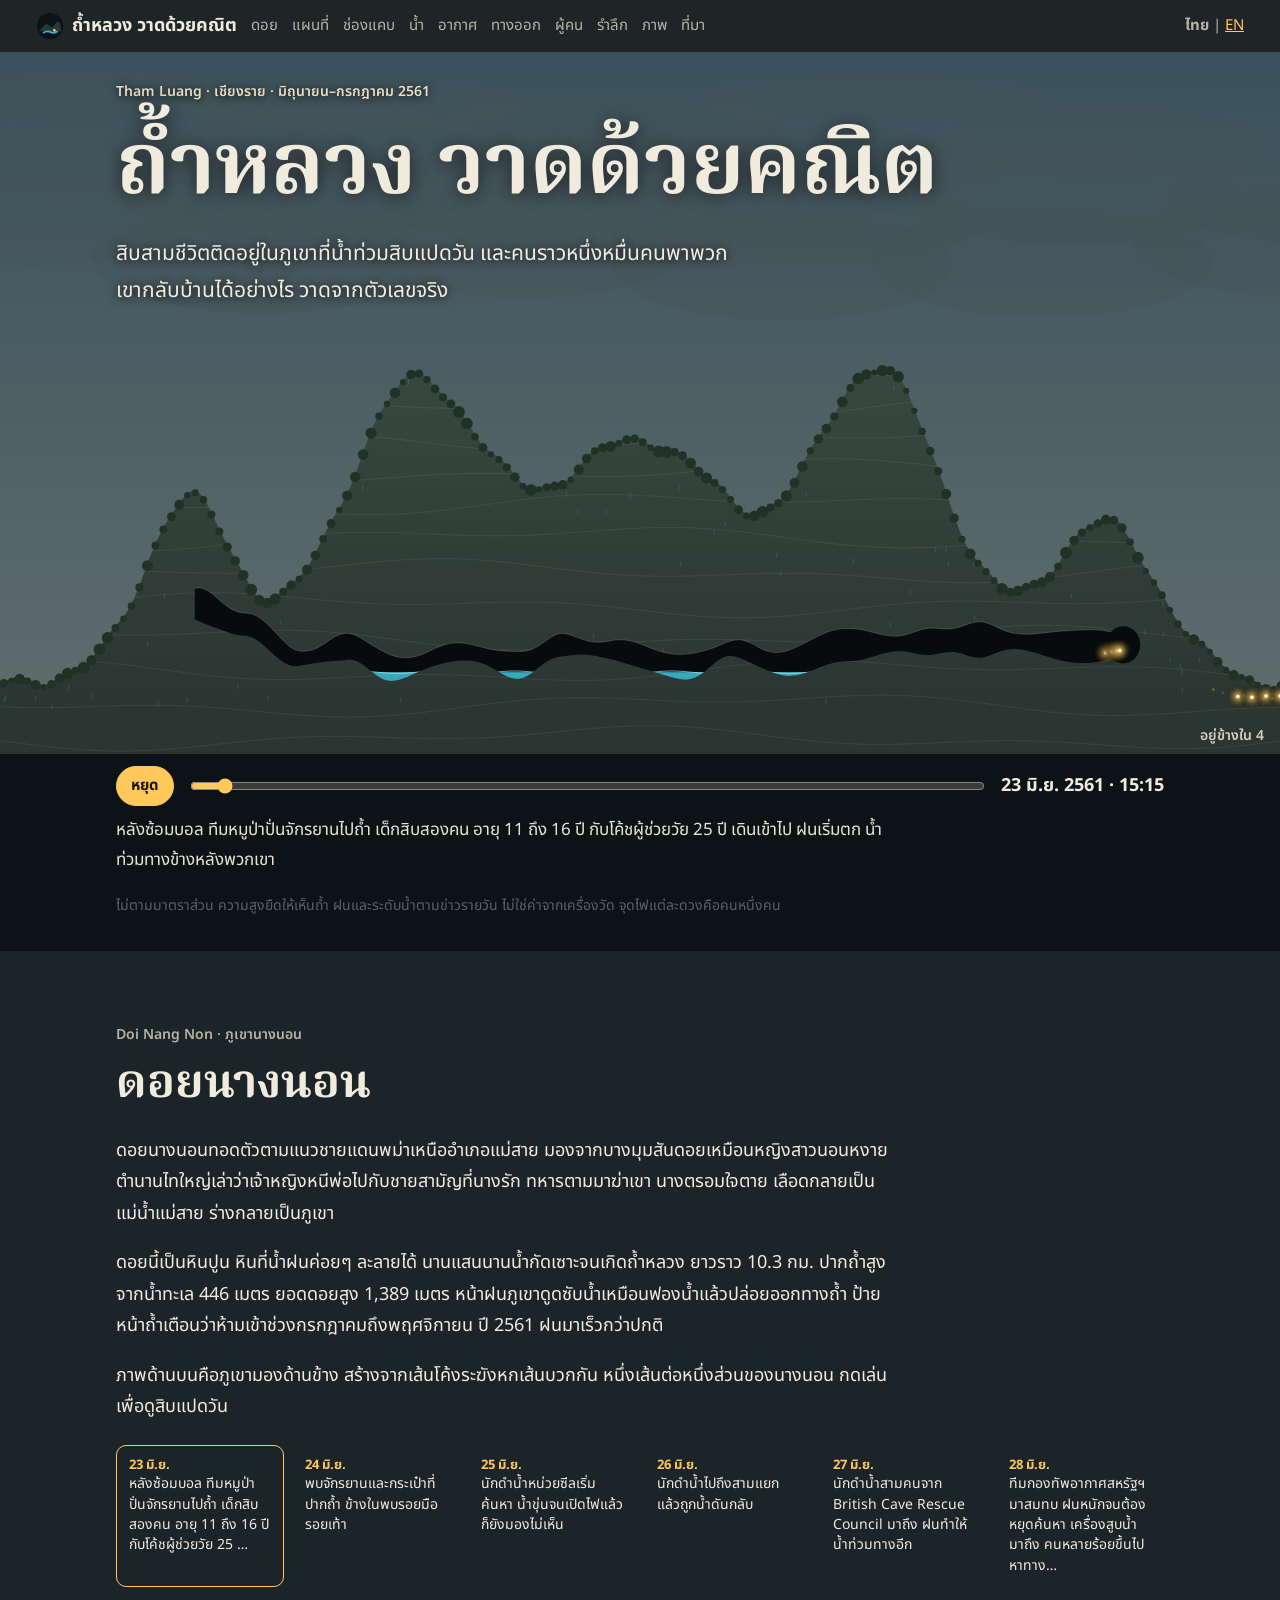
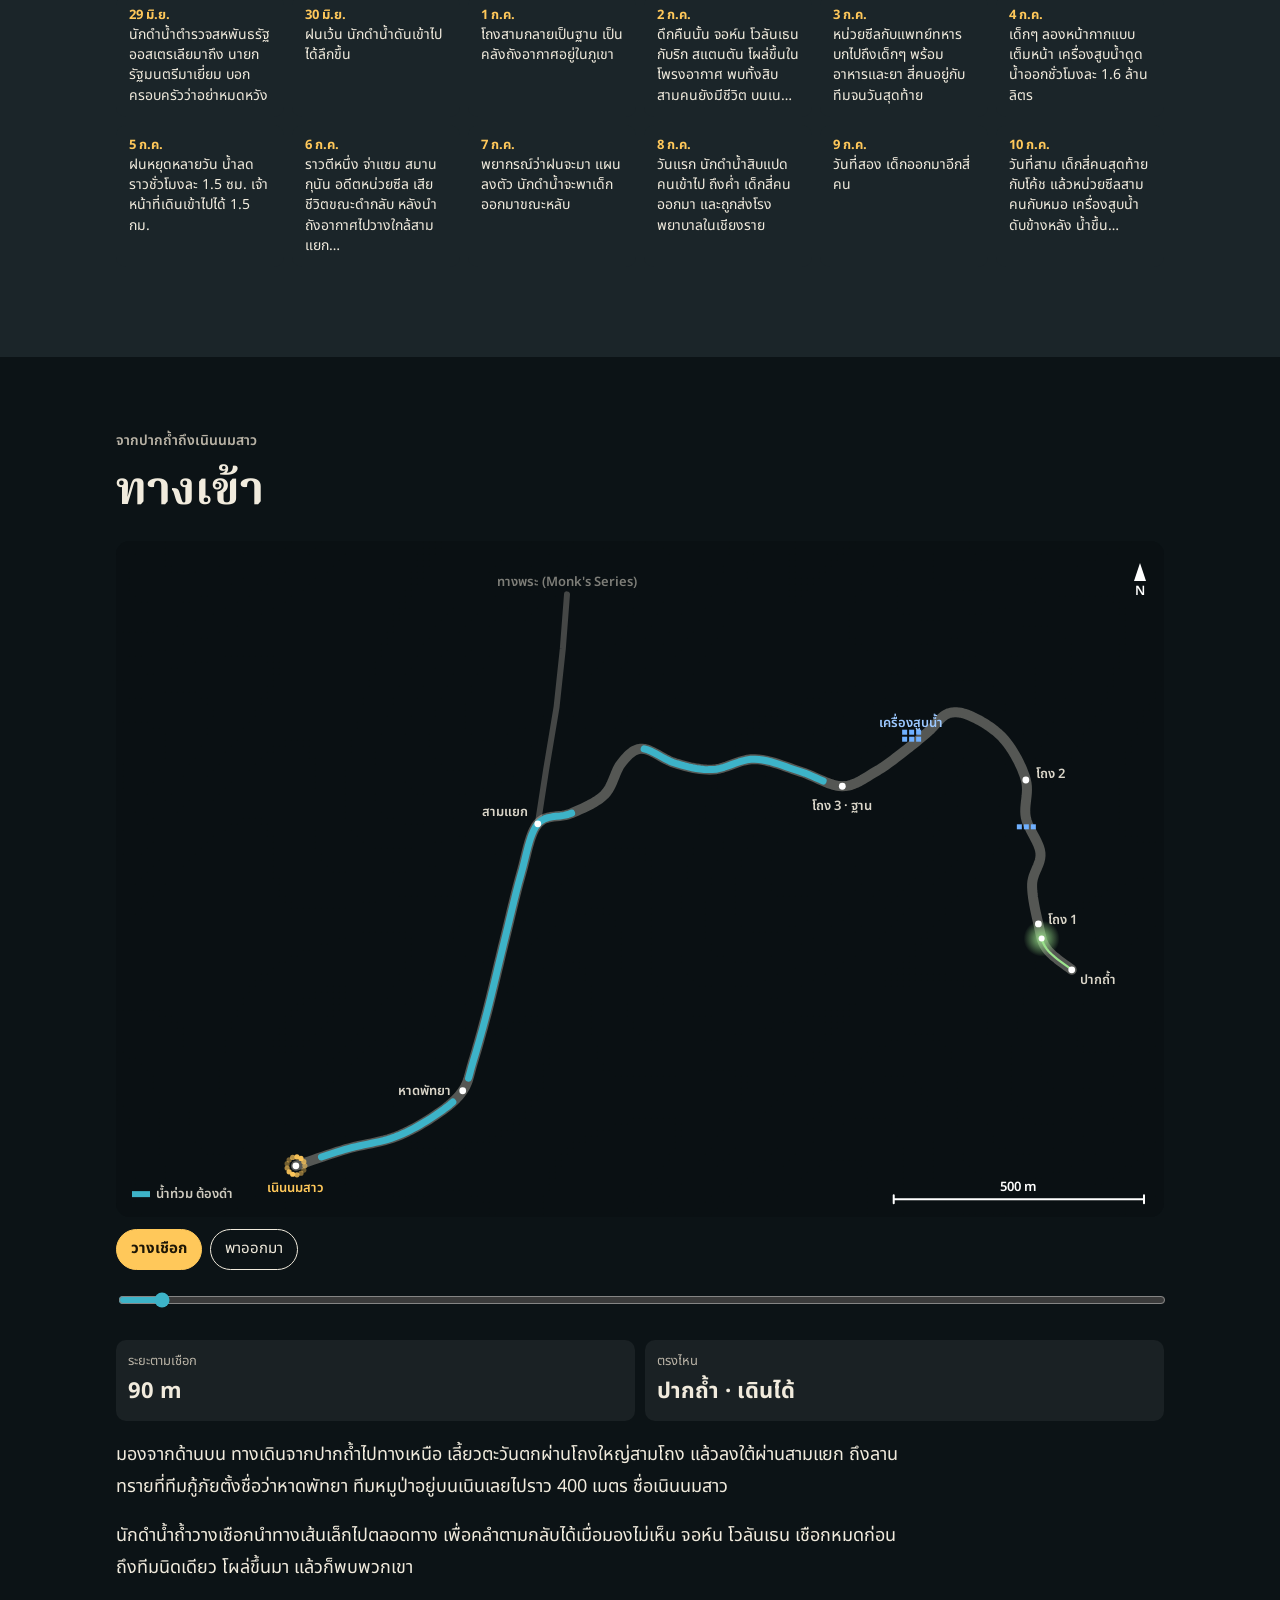
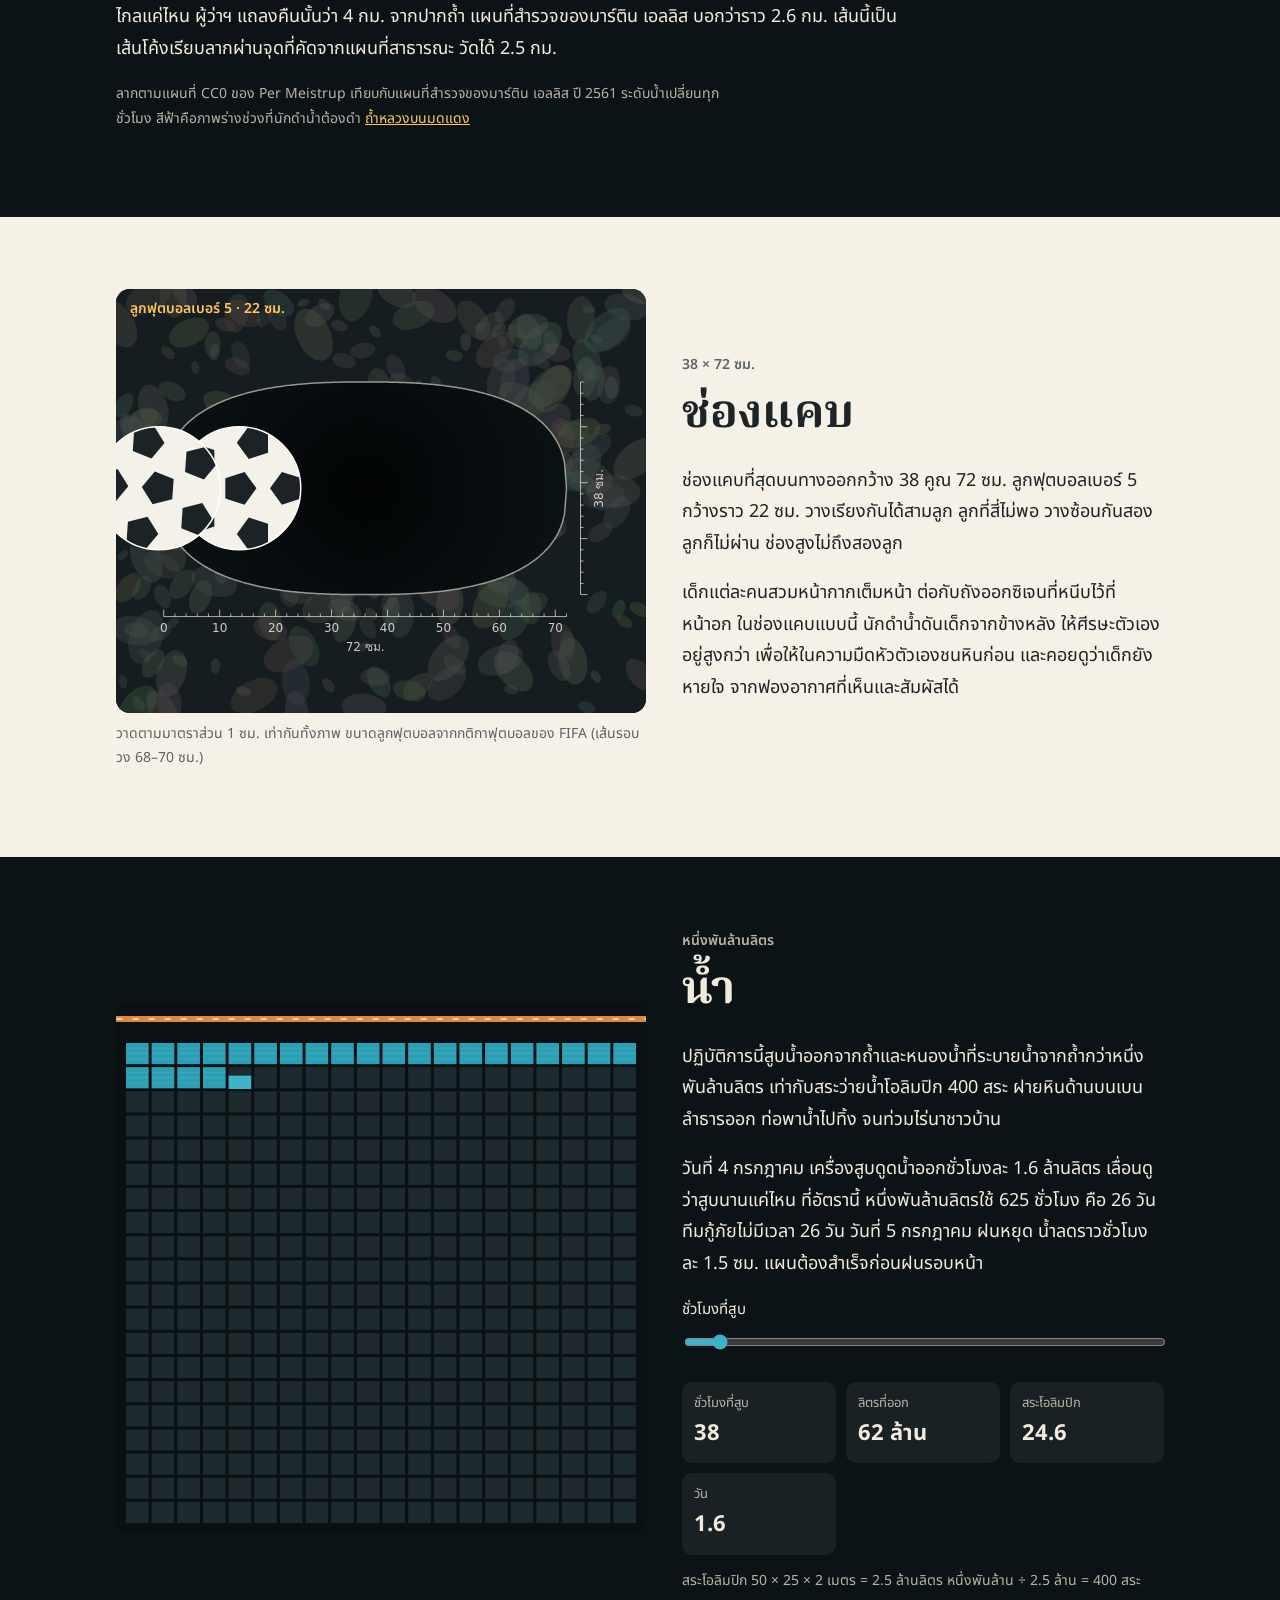
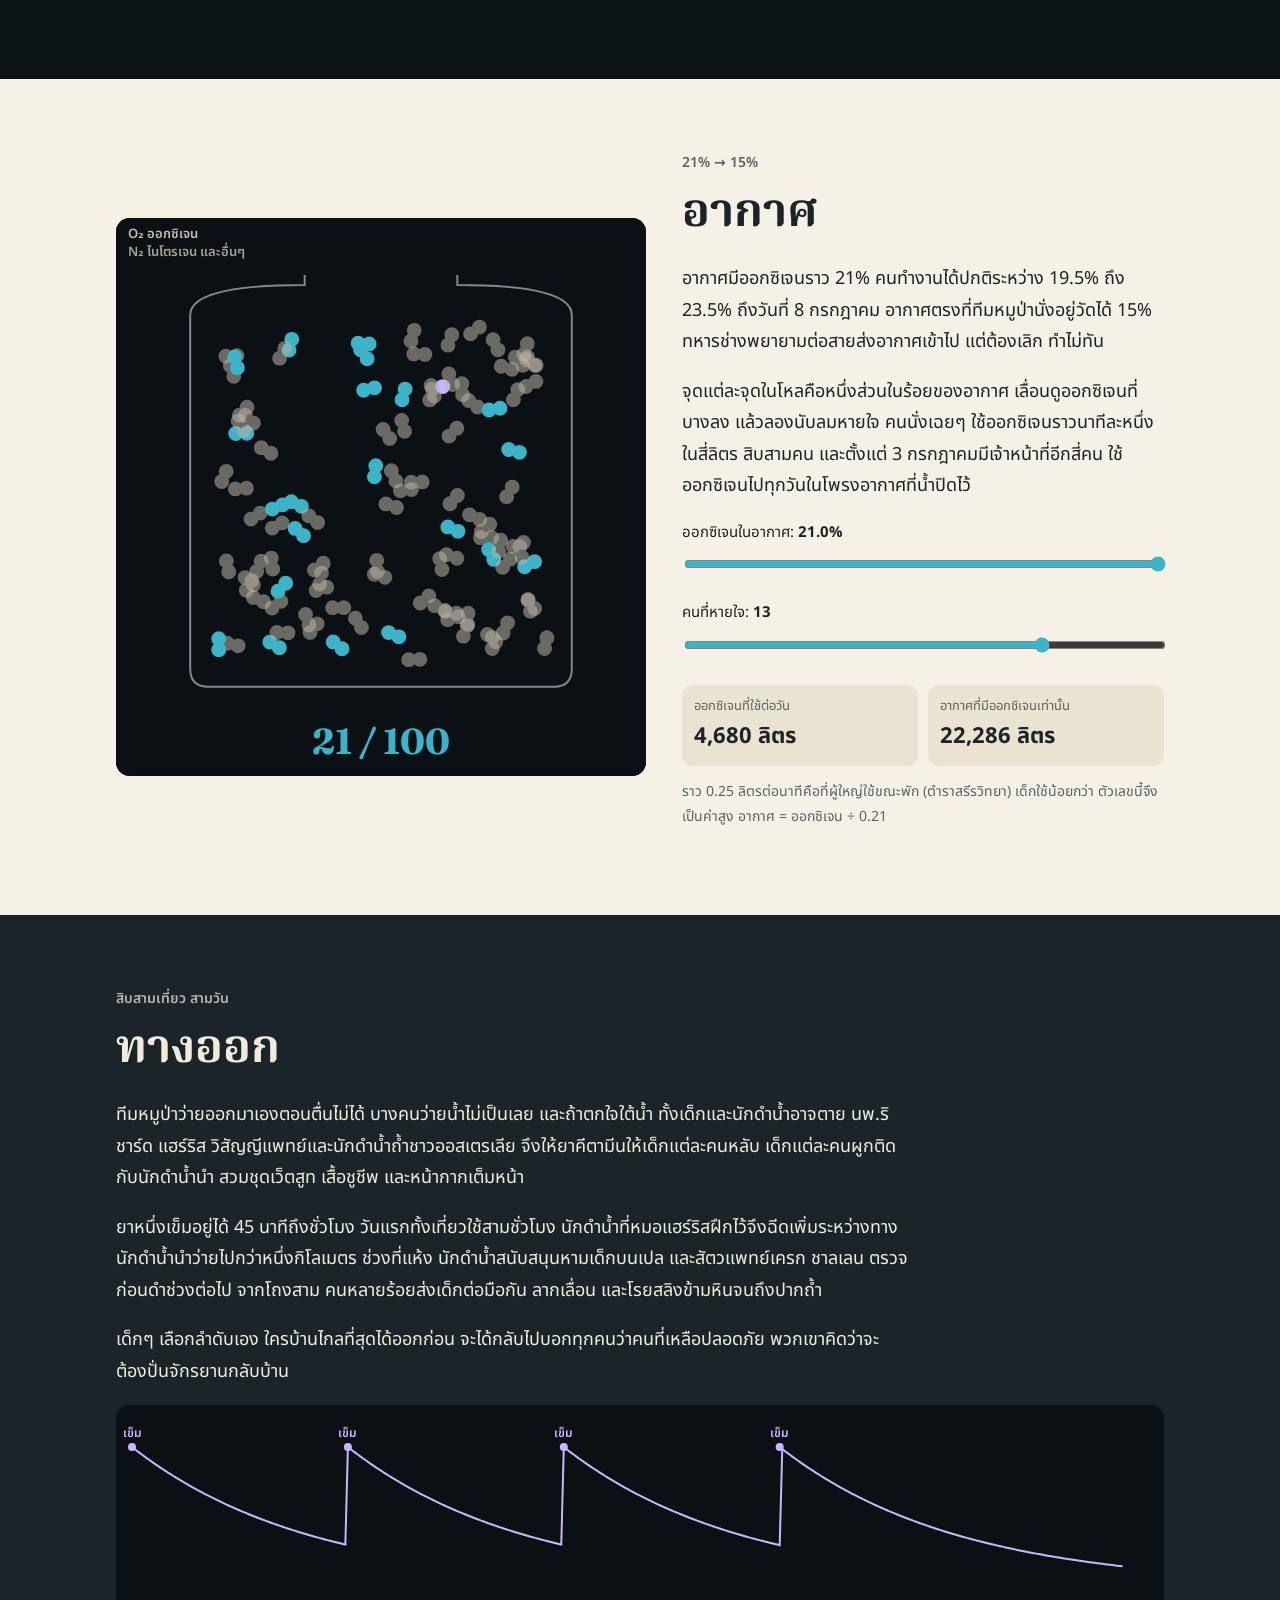
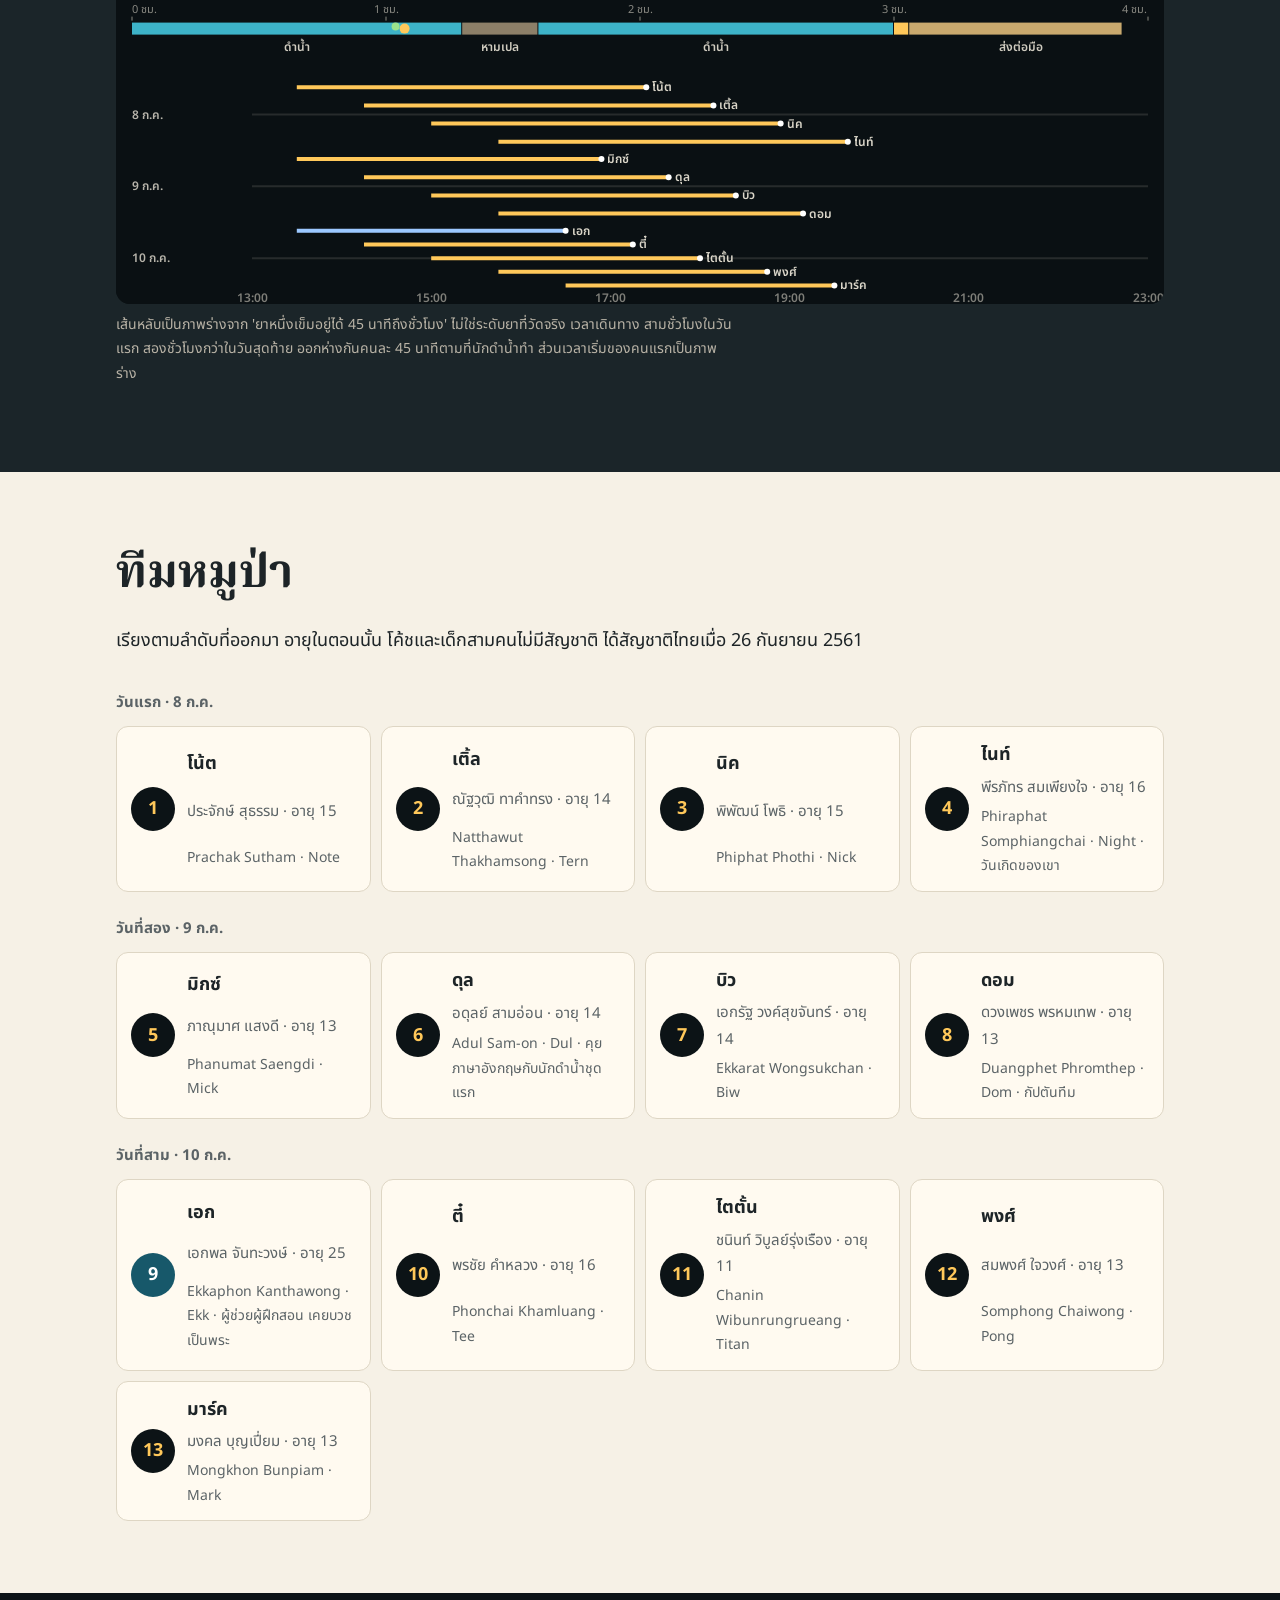
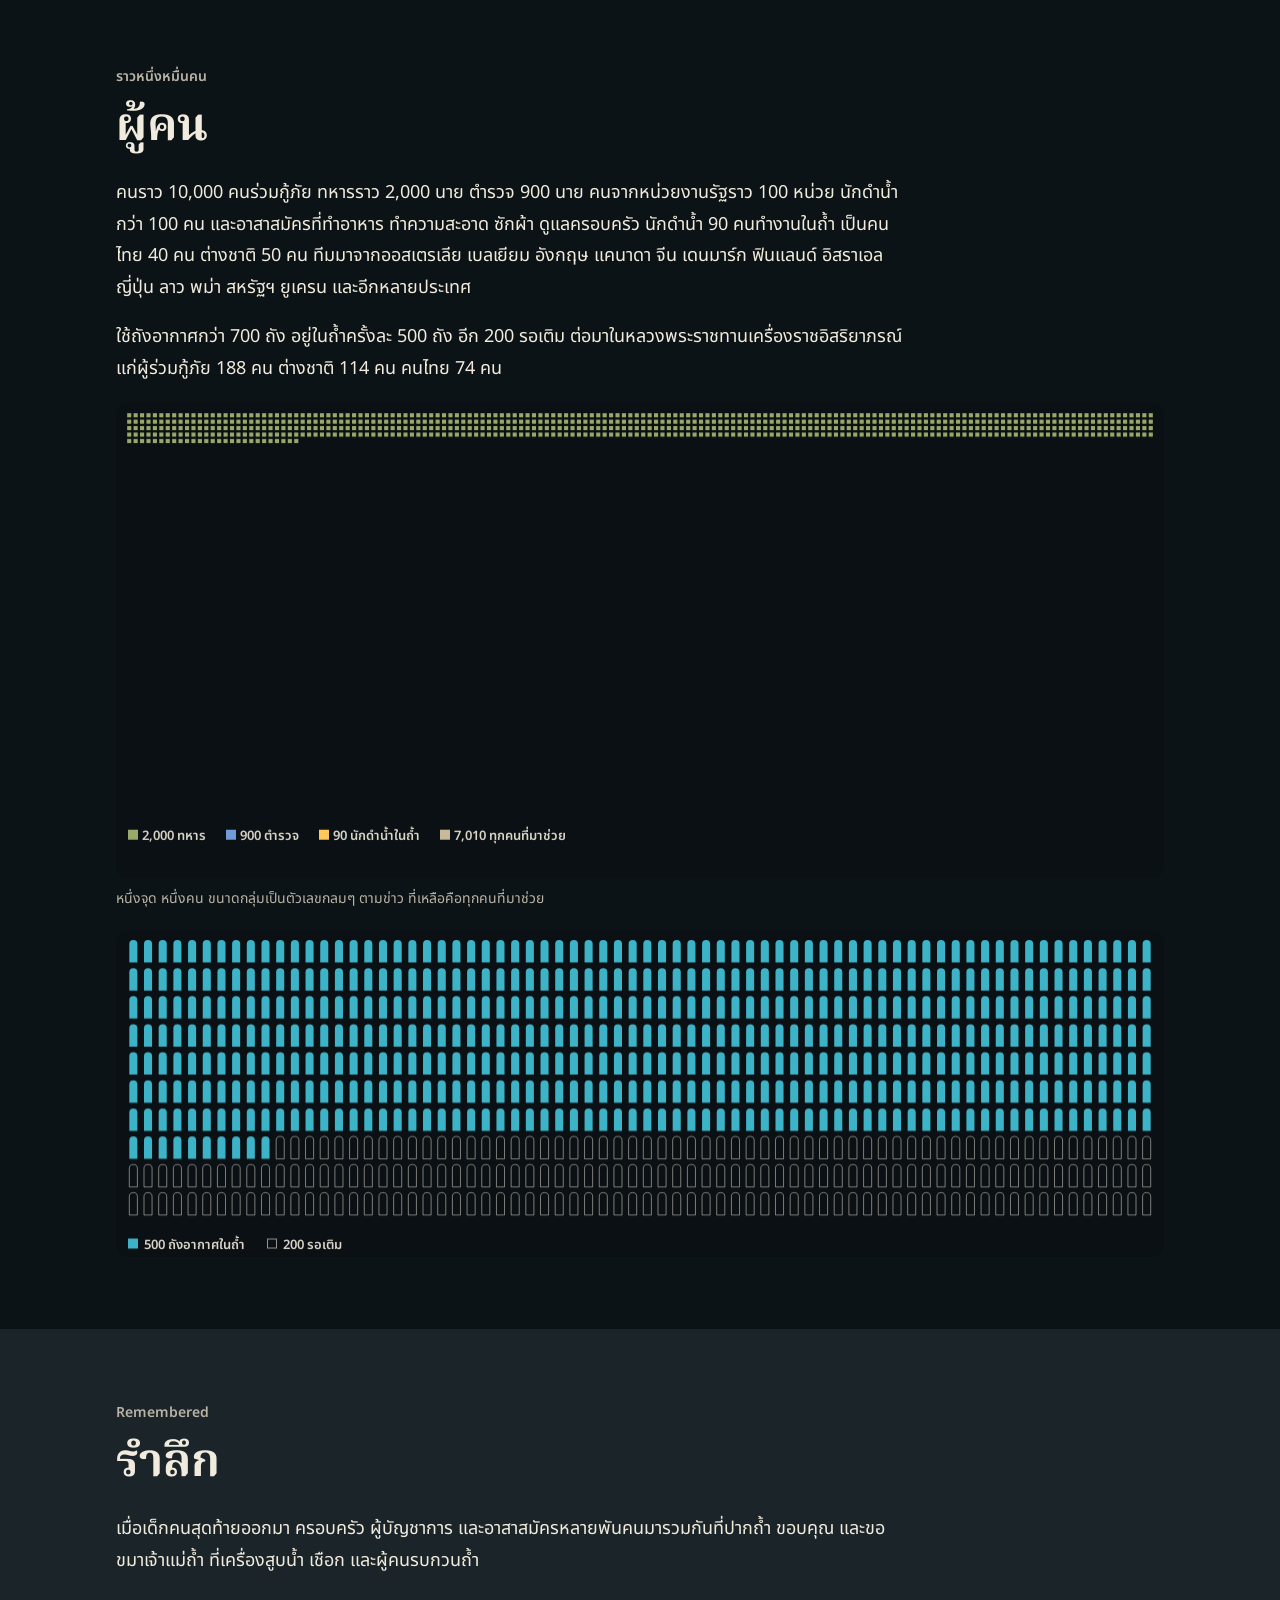
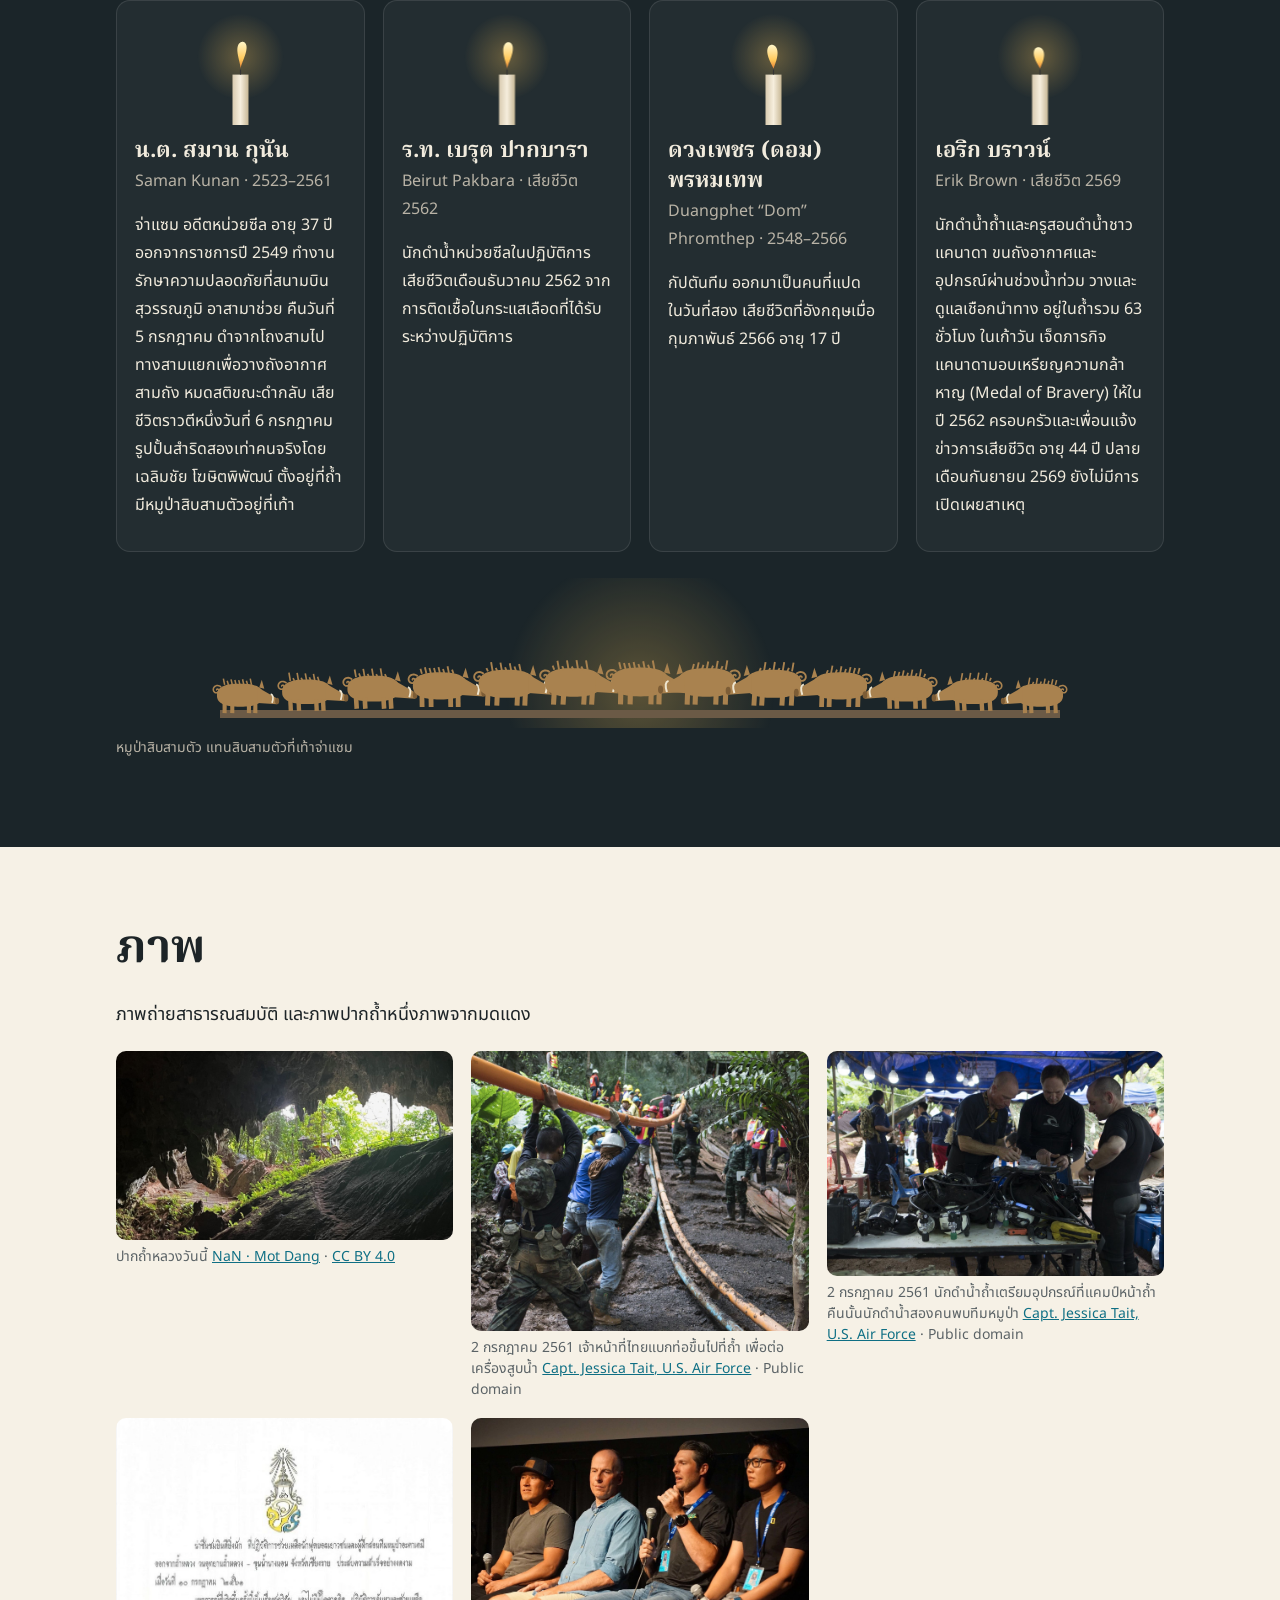
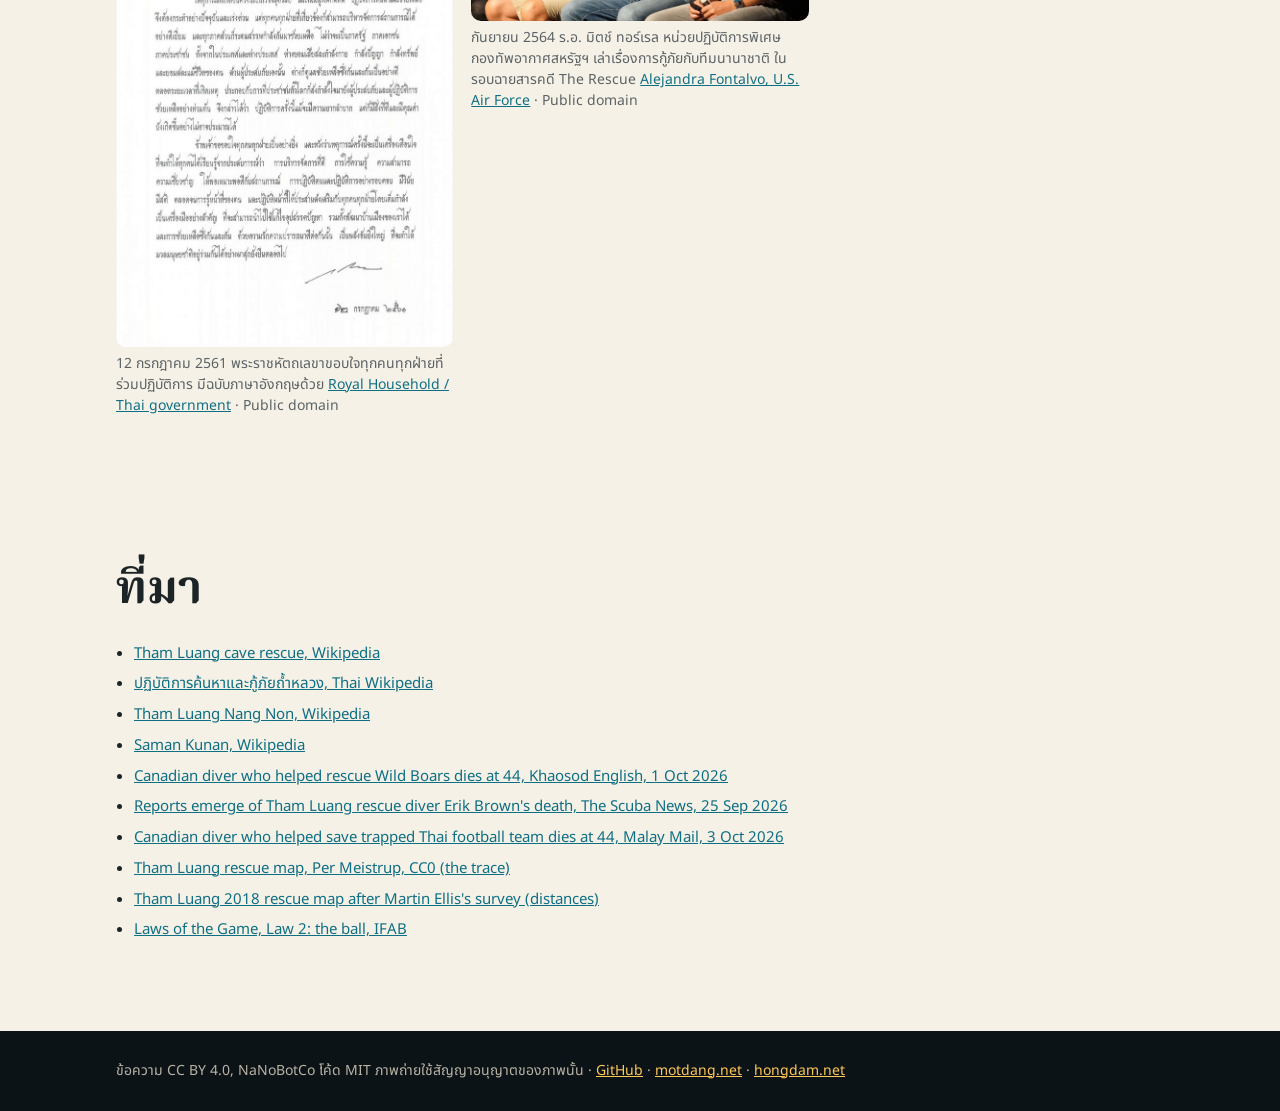
==== commit ce7ffcb1: "Share cards: own card, size and alt text on each page Co-Authored-By: Claude Sonnet 5.5 <noreply@ant" ====
--- a/docs/th/index.html
+++ b/docs/th/index.html
@@ -9,11 +9,11 @@
 <link rel="alternate" hreflang="en" href="https://nanobotco.github.io/tham-luang/"><link rel="alternate" hreflang="th" href="https://nanobotco.github.io/tham-luang/th/"><link rel="alternate" hreflang="x-default" href="https://nanobotco.github.io/tham-luang/">
 <meta property="og:type" content="website"><meta property="og:site_name" content="Tham Luang, Drawn · ถ้ำหลวง วาดด้วยคณิต">
 <meta property="og:title" content="ถ้ำหลวง วาดด้วยคณิต"><meta property="og:description" content="ปฏิบัติการกู้ภัยถ้ำหลวงปี 2561 วาดด้วยคณิตศาสตร์ ดอยนางนอน ทางเข้าที่น้ำท่วม ช่องแคบ 38 × 72 ซม. น้ำพันล้านลิตร อากาศที่บางลง ทางออก ผู้คนหนึ่งหมื่น และผู้ที่จากไป รวมถึงนักดำน้ำเอริก บราวน์"><meta property="og:url" content="https://nanobotco.github.io/tham-luang/th/">
-<meta property="og:image" content="https://nanobotco.github.io/tham-luang/card.jpg"><meta property="og:image:secure_url" content="https://nanobotco.github.io/tham-luang/card.jpg"><meta property="og:image:type" content="image/jpeg">
+<meta property="og:image" content="https://nanobotco.github.io/tham-luang/card-th.jpg"><meta property="og:image:secure_url" content="https://nanobotco.github.io/tham-luang/card-th.jpg"><meta property="og:image:type" content="image/jpeg">
 <meta property="og:image:width" content="1200"><meta property="og:image:height" content="630">
-<meta property="og:image:alt" content="Doi Nang Non drawn in profile with the flooded cave beneath and thirteen lights on a ledge">
+<meta property="og:image:alt" content="ดอยนางนอนวาดด้านข้าง มีถ้ำที่น้ำท่วมอยู่ข้างล่างและแสงสิบสามดวงบนชะง่อน">
 <meta property="og:locale" content="th_TH"><meta property="og:locale:alternate" content="en_US">
-<meta name="twitter:card" content="summary_large_image"><meta name="twitter:image" content="https://nanobotco.github.io/tham-luang/card.jpg">
+<meta name="twitter:card" content="summary_large_image"><meta name="twitter:image" content="https://nanobotco.github.io/tham-luang/card-th.jpg">
 <link rel="icon" href="../icon.svg" type="image/svg+xml">
 <link rel="alternate" type="text/plain" href="https://nanobotco.github.io/tham-luang/llms.txt" title="llms.txt">
 <link rel="preconnect" href="https://fonts.googleapis.com"><link rel="preconnect" href="https://fonts.gstatic.com" crossorigin>
